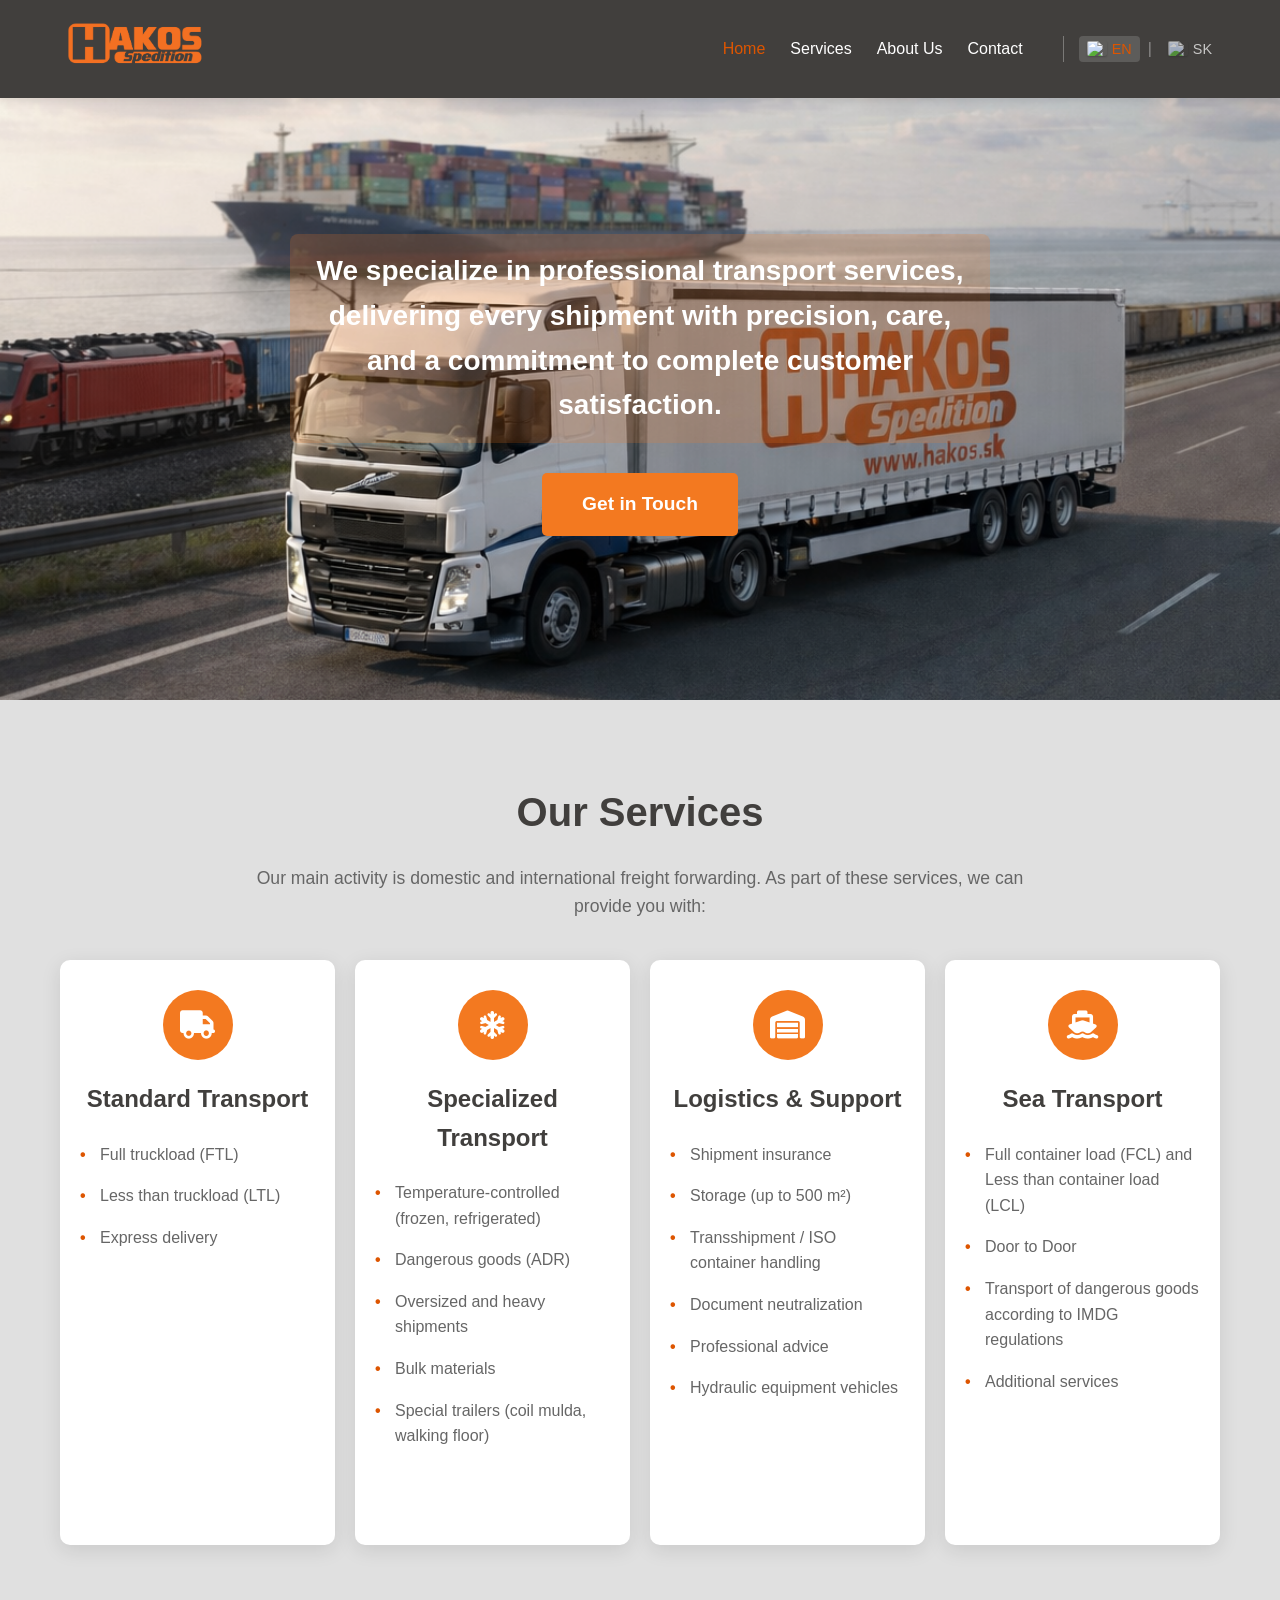
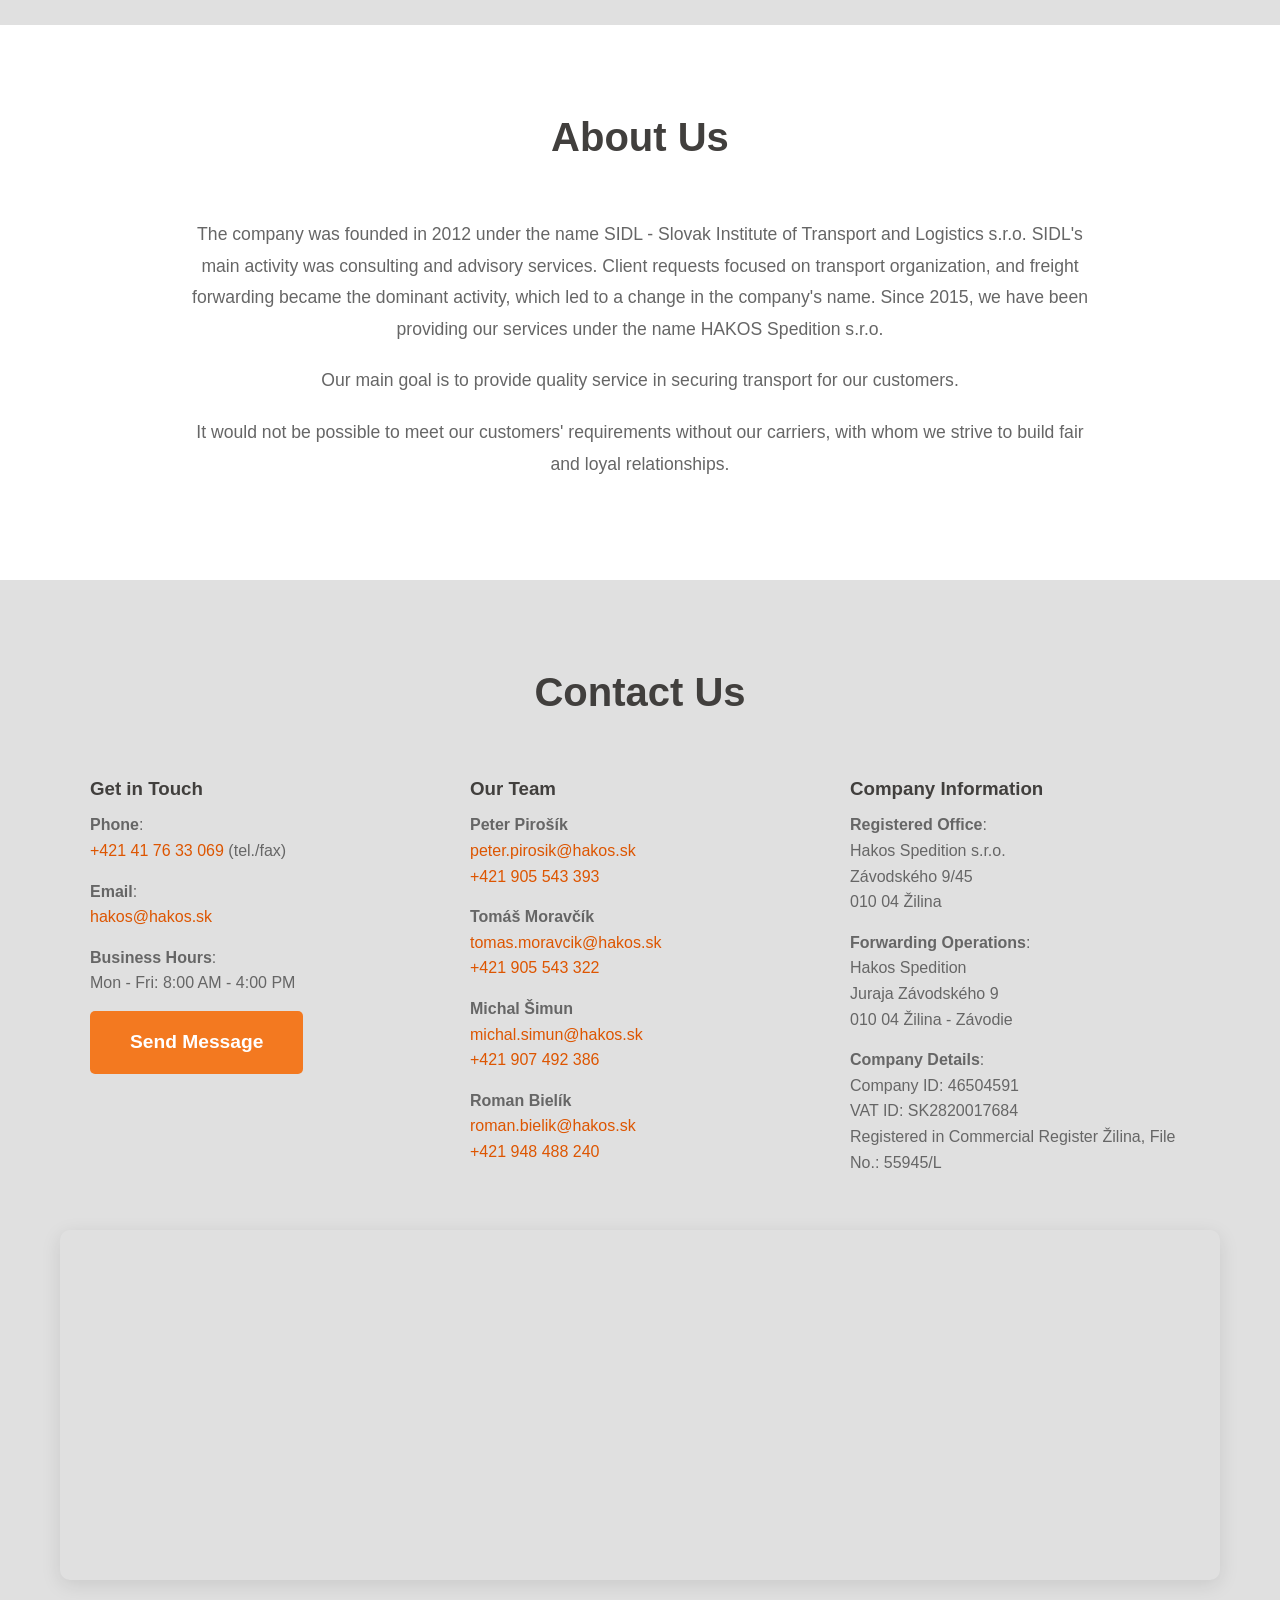
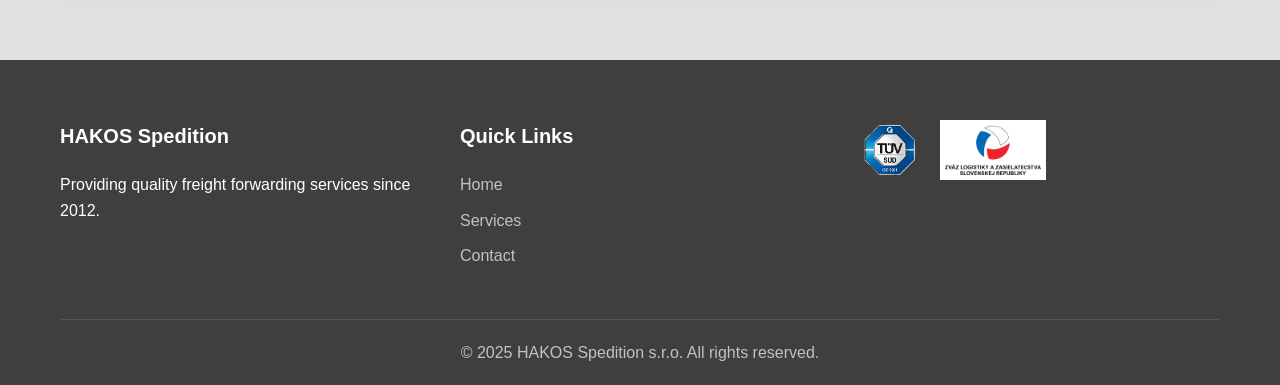
==== index.html @ afee46dc "feat: try to implement og image" ====
<!DOCTYPE html>
<html lang="en">
<head>
    <meta charset="UTF-8">
    <meta name="viewport" content="width=device-width, initial-scale=1.0">
    <title>HAKOS Spedition</title>
    <link rel="icon" type="image/png" href="images/hakos_tab.png">
    <meta property="og:title" content="HAKOS Spedition">
    <meta property="og:description" content="Professional transport and freight forwarding services.">
    <meta property="og:image" content="images/hakos_logo.png">
    <meta property="og:type" content="website">
    <link rel="stylesheet" href="styles.css">
    <link rel="stylesheet" href="https://cdnjs.cloudflare.com/ajax/libs/font-awesome/6.5.1/css/all.min.css">
</head>
<body>
    <header>
        <div class="container">
            <nav>
                <a href="#home" class="nav-logo">
                    <img src="images/hakos_logo.png" alt="HAKOS Spedition">
                </a>
                <button class="nav-toggle" aria-label="Toggle navigation">
                    <span></span>
                    <span></span>
                    <span></span>
                </button>
                <ul class="nav-menu">
                    <li><a href="#home" class="active" data-i18n="nav.home">Home</a></li>
                    <li><a href="#services" data-i18n="nav.services">Services</a></li>
                    <li><a href="#about" data-i18n="nav.about">About Us</a></li>

                    <li><a href="#contact" data-i18n="nav.contact">Contact</a></li>
                    <li class="language-selector">
                        <button type="button" class="lang-btn" data-lang="en">
                            <img src="https://flagcdn.com/w20/gb.png" alt="English" width="20" height="15"> EN
                        </button>
                        <span class="lang-divider">|</span>
                        <button type="button" class="lang-btn" data-lang="sk">
                            <img src="https://flagcdn.com/w20/sk.png" alt="Slovak" width="20" height="15"> SK
                        </button>
                    </li>
                </ul>
            </nav>
        </div>
    </header>

    <main>
        <section id="home" class="hero">
            <div class="container">
                <p data-i18n="hero.subtitle">We specialize in professional transport services, delivering every shipment with precision, care, and a commitment to complete customer satisfaction.</p>
                <a href="#contact" class="btn" data-i18n="hero.cta">Get in Touch</a>
            </div>
        </section>
        
        <section id="services">
            <div class="container">
                <h2 data-i18n="services.title">Our Services</h2>
                <p class="services-intro" data-i18n="services.intro">Our main activity is domestic and international freight forwarding. As part of these services, we can provide you with:</p>
                <div class="services-grid">
                    <div class="service-card">
                        <div class="service-icon">
                            <i class="fas fa-truck"></i>
                        </div>
                        <h3 data-i18n="services.standard.title">Standard Transport</h3>
                        <ul class="service-list">
                            <li data-i18n="services.standard.fullTruckload">Full truckload (FTL)</li>
                            <li data-i18n="services.standard.lessThanTruckload">Less than truckload (LTL)</li>
                            <li data-i18n="services.standard.express">Express delivery</li>
                        </ul>
                        <a href="#contact" class="service-btn" data-i18n="services.getInTouch">Get in Touch</a>
                    </div>
                    <div class="service-card">
                        <div class="service-icon">
                            <i class="fas fa-snowflake"></i>
                        </div>
                        <h3 data-i18n="services.specialized.title">Specialized Transport</h3>
                        <ul class="service-list">
                            <li data-i18n="services.specialized.temperatureControlled">Temperature-controlled (frozen, refrigerated)</li>
                            <li data-i18n="services.specialized.dangerousGoods">Dangerous goods (ADR)</li>
                            <li data-i18n="services.specialized.oversized">Oversized and heavy shipments</li>
                            <li data-i18n="services.specialized.bulkMaterials">Bulk materials</li>
                            <li data-i18n="services.specialized.specialTrailers">Special trailers (coil mulda, walking floor)</li>
                        </ul>
                        <a href="#contact" class="service-btn" data-i18n="services.getInTouch">Get in Touch</a>
                    </div>
                    <div class="service-card">
                        <div class="service-icon">
                            <i class="fas fa-warehouse"></i>
                        </div>
                        <h3 data-i18n="services.logistics.title">Logistics & Support</h3>
                        <ul class="service-list">
                            <li data-i18n="services.logistics.insurance">Shipment insurance</li>
                            <li data-i18n="services.logistics.storage">Storage (up to 500 m²)</li>
                            <li data-i18n="services.logistics.transshipment">Transshipment / ISO container handling</li>
                            <li data-i18n="services.logistics.neutralization">Document neutralization</li>
                            <li data-i18n="services.logistics.advice">Professional advice</li>
                            <li data-i18n="services.logistics.hydraulicVehicles">Hydraulic equipment vehicles</li>
                        </ul>
                        <a href="#contact" class="service-btn" data-i18n="services.getInTouch">Get in Touch</a>
                    </div>
                    <div class="service-card">
                        <div class="service-icon">
                            <i class="fas fa-ship"></i>
                        </div>
                        <h3 data-i18n="services.sea.title">Sea Transport</h3>
                        <ul class="service-list">
                            <li data-i18n="services.sea.fcl">Full container load (FCL) and Less than container load (LCL)</li>
                            <li data-i18n="services.sea.doorToDoor">Door to Door</li>
                            <li data-i18n="services.sea.dangerousGoods">Transport of dangerous goods according to IMDG regulations</li>
                            <li data-i18n="services.sea.additional">Additional services</li>
                        </ul>
                        <a href="#contact" class="service-btn" data-i18n="services.getInTouch">Get in Touch</a>
                    </div>
                </div>
            </div>
        </section>

        <section id="about">
            <div class="container">
                <h2 data-i18n="about.title">About Us</h2>
                <div class="about-content">
                    <p data-i18n="about.paragraph1">The company was founded in 2012 under the name SIDL - Slovak Institute of Transport and Logistics s.r.o. SIDL's main activity was consulting and advisory services. Client requests focused on transport organization, and freight forwarding became the dominant activity, which led to a change in the company's name. Since 2015, we have been providing our services under the name HAKOS Spedition s.r.o.</p>
                    <p data-i18n="about.paragraph2">Our main goal is to provide quality service in securing transport for our customers.</p>
                    <p data-i18n="about.paragraph3">It would not be possible to meet our customers' requirements without our carriers, with whom we strive to build fair and loyal relationships.</p>
                </div>
            </div>
        </section>


        <section id="contact">
            <div class="container">
                <h2 data-i18n="contact.title">Contact Us</h2>
                <div class="contact-wrapper">
                    <div class="contact-col">
                        <h3 data-i18n="contact.getInTouch">Get in Touch</h3>
                        <p><strong data-i18n="contact.phone">Phone</strong>:<br>
                        <a href="tel:+421417633069">+421 41 76 33 069</a> (tel./fax)</p>
                        <p><strong data-i18n="contact.email">Email</strong>:<br>
                        <a href="mailto:hakos@hakos.sk">hakos@hakos.sk</a></p>
                        <p><strong data-i18n="contact.businessHours">Business Hours</strong>:<br>
                        <span data-i18n="contact.hoursValue">Mon - Fri: 8:00 AM - 4:00 PM</span></p>
                        <a href="mailto:hakos@hakos.sk?subject=Contact%20from%20website" class="btn" data-i18n="contact.form.send">Send Message</a>
                    </div>
                    <div class="contact-col">
                        <h3 data-i18n="contact.team">Our Team</h3>
                        <p><strong>Peter Pirošík</strong><br>
                        <a href="mailto:peter.pirosik@hakos.sk">peter.pirosik@hakos.sk</a><br>
                        <a href="tel:+421905543393">+421 905 543 393</a></p>
                        <p><strong>Tomáš Moravčík</strong><br>
                        <a href="mailto:tomas.moravcik@hakos.sk">tomas.moravcik@hakos.sk</a><br>
                        <a href="tel:+421905543322">+421 905 543 322</a></p>
                        <p><strong>Michal Šimun</strong><br>
                        <a href="mailto:michal.simun@hakos.sk">michal.simun@hakos.sk</a><br>
                        <a href="tel:+421907492386">+421 907 492 386</a></p>
                        <p><strong>Roman Bielík</strong><br>
                        <a href="mailto:roman.bielik@hakos.sk">roman.bielik@hakos.sk</a><br>
                        <a href="tel:+421948488240">+421 948 488 240</a></p>
                    </div>
                    <div class="contact-col">
                        <h3 data-i18n="contact.companyInfo">Company Information</h3>
                        <p><strong data-i18n="contact.registeredOffice">Registered Office</strong>:<br>
                        Hakos Spedition s.r.o.<br>
                        Závodského 9/45<br>
                        010 04 Žilina</p>
                        <p><strong data-i18n="contact.operationsOffice">Forwarding Operations</strong>:<br>
                        Hakos Spedition<br>
                        Juraja Závodského 9<br>
                        010 04 Žilina - Závodie</p>
                        <p><strong data-i18n="contact.companyId">Company Details</strong>:<br>
                        <span data-i18n="contact.icoLabel">IČO</span>: 46504591<br>
                        <span data-i18n="contact.vatLabel">IČ DPH</span>: SK2820017684<br>
                        <span data-i18n="contact.registerValue">Registered in Commercial Register Žilina, File No.: 55945/L</span></p>
                    </div>
                </div>
                <div class="contact-map">
                    <iframe src="https://www.google.com/maps/embed?pb=!1m18!1m12!1m3!1d2601.8!2d18.7347!3d49.2228!2m3!1f0!2f0!3f0!3m2!1i1024!2i768!4f13.1!3m3!1m2!1s0x47145f0a0a0a0a0a%3A0x0!2sJuraja+Z%C3%A1vodsk%C3%A9ho+9%2C+010+04+%C5%BDilina-Z%C3%A1vodie!5e0!3m2!1ssk!2ssk!4v1" width="100%" height="350" style="border:0;" allowfullscreen="" loading="lazy" referrerpolicy="no-referrer-when-downgrade"></iframe>
                </div>
            </div>
        </section>
    </main>

    <footer>
        <div class="container">
            <div class="footer-content">
                <div class="footer-section">
                    <h3 data-i18n="footer.companyName">HAKOS Spedition</h3>
                    <p data-i18n="footer.tagline">Providing quality freight forwarding services since 2012.</p>
                </div>
                <div class="footer-section">
                    <h3 data-i18n="footer.quickLinks">Quick Links</h3>
                    <ul>
                        <li><a href="#home" data-i18n="nav.home">Home</a></li>
                        <li><a href="#services" data-i18n="nav.services">Services</a></li>
                        <li><a href="#contact" data-i18n="nav.contact">Contact</a></li>
                    </ul>
                </div>
                <div class="footer-section">
                    <div class="footer-logos">
                        <img src="images/tuv-iso-9001.png" alt="TUV ISO 9001">
                        <img src="images/zvaz-logo.png" alt="Zvaz" class="zvaz-logo">
                    </div>
                </div>
            </div>
            <div class="footer-bottom">
                <p data-i18n="footer.copyright">&copy; 2025 HAKOS Spedition s.r.o. All rights reserved.</p>
            </div>
        </div>
    </footer>

    <script>
        // Language Switcher
        let translations = {};
        let currentLang = 'en';

        // Get nested value from object using dot notation
        function getNestedValue(obj, path) {
            return path.split('.').reduce((current, key) => current && current[key], obj);
        }

        // Apply translations to all elements with data-i18n attribute
        function applyTranslations() {
            document.querySelectorAll('[data-i18n]').forEach(element => {
                const key = element.getAttribute('data-i18n');
                const translation = getNestedValue(translations, key);
                if (translation) {
                    element.textContent = translation;
                }
            });
            // Update href attributes for elements with data-i18n-href
            document.querySelectorAll('[data-i18n-href]').forEach(element => {
                const key = element.getAttribute('data-i18n-href');
                const href = getNestedValue(translations, key);
                if (href) {
                    element.setAttribute('href', href);
                }
            });
            // Update html lang attribute
            document.documentElement.lang = currentLang;

            // Update active state on language buttons
            document.querySelectorAll('.lang-btn').forEach(btn => {
                if (btn.dataset.lang === currentLang) {
                    btn.classList.add('active');
                } else {
                    btn.classList.remove('active');
                }
            });
        }

        // Load translations for the selected language
        async function loadTranslations(lang) {
            try {
                const response = await fetch(`lang/${lang}.json`);
                if (!response.ok) throw new Error('Failed to load translations');
                translations = await response.json();
                currentLang = lang;
                applyTranslations();
                localStorage.setItem('hakos-lang', lang);
            } catch (error) {
                console.error('Error loading translations:', error);
            }
        }

        // Initialize language on page load
        function initLanguage() {
            const savedLang = localStorage.getItem('hakos-lang') || 'en';
            loadTranslations(savedLang);
        }

        // Language button click handlers
        document.querySelectorAll('.lang-btn').forEach(btn => {
            btn.addEventListener('click', (e) => {
                e.preventDefault();
                const lang = btn.dataset.lang;
                if (lang !== currentLang) {
                    loadTranslations(lang);
                }
            });
        });

        // Initialize on DOM ready
        document.addEventListener('DOMContentLoaded', initLanguage);

        // Smooth scrolling for navigation links
        document.querySelectorAll('a[href^="#"]').forEach(anchor => {
            anchor.addEventListener('click', function (e) {
                e.preventDefault();
                const target = document.querySelector(this.getAttribute('href'));
                if (target) {
                    target.scrollIntoView({
                        behavior: 'smooth'
                    });
                }
            });
        });

        // Mobile navigation toggle
        const navToggle = document.querySelector('.nav-toggle');
        const navMenu = document.querySelector('.nav-menu');

        navToggle.addEventListener('click', () => {
            navMenu.classList.toggle('active');
            navToggle.classList.toggle('active');
        });

        // Close mobile menu when clicking a link
        document.querySelectorAll('.nav-menu a').forEach(link => {
            link.addEventListener('click', () => {
                navMenu.classList.remove('active');
                navToggle.classList.remove('active');
            });
        });

        // Close mobile menu when clicking outside
        document.addEventListener('click', (e) => {
            if (navMenu.classList.contains('active') &&
                !navMenu.contains(e.target) &&
                !navToggle.contains(e.target)) {
                navMenu.classList.remove('active');
                navToggle.classList.remove('active');
            }
        });

        // Active navigation highlight on scroll
        window.addEventListener('scroll', () => {
            const sections = document.querySelectorAll('section');
            const navLinks = document.querySelectorAll('.nav-menu a');
            const headerOffset = 150;

            let current = '';
            sections.forEach(section => {
                const sectionTop = section.offsetTop;
                if (scrollY >= sectionTop - headerOffset) {
                    current = section.getAttribute('id');
                }
            });

            navLinks.forEach(link => {
                link.classList.remove('active');
                if (link.getAttribute('href') === '#' + current) {
                    link.classList.add('active');
                }
            });
        });
    </script>
</body>
</html>
---- styles.css ----
* {
    margin: 0;
    padding: 0;
    box-sizing: border-box;
}

:root {
    --primary-color: #413f3d;
    --secondary-color: #d50;/*#a4692d;*/
    --accent-color: #e74c3c;
    --text-color: #333;
    --light-bg: #e0e0e0;
    --white: #ffffff;
    --gray: #666;
}

html {
    scroll-behavior: smooth;
    scroll-padding-top: 110px;
}

body {
    font-family: -apple-system, BlinkMacSystemFont, 'Segoe UI', Roboto, Oxygen, Ubuntu, sans-serif;
    line-height: 1.6;
    color: var(--text-color);
    overflow-x: hidden;
}

.container {
    max-width: 1200px;
    margin: 0 auto;
    padding: 0 20px;
}

/* Header */
header {
    background: var(--primary-color);
    color: var(--white);
    position: fixed;
    width: 100%;
    top: 0;
    z-index: 1000;
    box-shadow: 0 2px 10px rgba(0, 0, 0, 0.1);
}

header .container {
    display: flex;
    justify-content: space-between;
    align-items: center;
    padding: 15px 20px;
}

nav {
    display: flex;
    align-items: center;
    justify-content: space-between;
    width: 100%;
}

.nav-logo img {
    height: 50px;
    width: auto;
}

.logo img {
    height: 80px;
    width: auto;
    display: block;
}

nav ul {
    display: flex;
    list-style: none;
    gap: 25px;
}

nav a {
    color: var(--white);
    text-decoration: none;
    font-weight: 500;
    transition: color 0.3s ease;
    padding: 5px 0;
}

nav a:hover,
nav a.active {
    color: var(--secondary-color);
}

.nav-toggle {
    display: none;
    flex-direction: column;
    background: none;
    border: none;
    cursor: pointer;
    gap: 5px;
}

.nav-toggle span {
    width: 25px;
    height: 3px;
    background: var(--white);
    transition: all 0.3s ease;
}

/* Language Selector */
.language-selector {
    display: flex;
    align-items: center;
    gap: 8px;
    margin-left: 15px;
    padding-left: 15px;
    border-left: 1px solid rgba(255, 255, 255, 0.3);
}

.lang-btn {
    display: flex;
    align-items: center;
    gap: 5px;
    color: var(--white);
    background: transparent;
    border: none;
    font-weight: 500;
    font-size: 0.9rem;
    padding: 5px 8px;
    border-radius: 4px;
    cursor: pointer;
    transition: all 0.3s ease;
    opacity: 0.7;
    font-family: inherit;
}

.lang-btn:hover {
    opacity: 1;
    background: rgba(255, 255, 255, 0.1);
}

.lang-btn.active {
    opacity: 1;
    background: rgba(255, 255, 255, 0.15);
    color: var(--secondary-color);
}

.lang-btn img {
    display: block;
    border-radius: 2px;
    box-shadow: 0 1px 2px rgba(0, 0, 0, 0.2);
}

.lang-divider {
    color: rgba(255, 255, 255, 0.4);
    font-weight: 300;
}

/* Main content */
main {
    margin-top: 0;
    padding-top: 70px;
}

section {
    padding: 80px 0;
}

section:nth-child(even) {
    background: var(--light-bg);
}

section h2 {
    text-align: center;
    font-size: 2.5rem;
    margin-bottom: 50px;
    color: var(--primary-color);
}

/* Hero Section */
.hero {
    background: url('images/multilogo.png') center/cover no-repeat;
    color: var(--text-color);
    text-align: center;
    padding: 80px 0;
    min-height: 70vh;
    display: flex;
    align-items: center;
}

.hero-logo {
    max-width: 400px;
    height: auto;
    margin-bottom: 20px;
}

.hero p {
    font-size: 1.75rem;
    max-width: 700px;
    margin-left: auto;
    margin-right: auto;
    margin-bottom: 30px;
    color: var(--white);
    font-weight: 700;
    background: rgba(243, 121, 32, 0.2);
    padding: 15px 25px;
    border-radius: 8px;
}

.btn {
    display: inline-block;
    background: #F37920;
    color: var(--white);
    padding: 16px 40px;
    text-decoration: none;
    border-radius: 5px;
    font-weight: 600;
    transition: opacity 0.3s ease, transform 0.3s ease;
    border: none;
    cursor: pointer;
    font-size: 1.2rem;
}

.btn:hover {
    opacity: 0.9;
    transform: translateY(-2px);
}

/* Services */
.services-grid {
    display: grid;
    grid-template-columns: repeat(4, 1fr);
    gap: 20px;
}

@media (max-width: 1024px) {
    .services-grid {
        grid-template-columns: repeat(2, 1fr);
    }

    .hero {
        min-height: 20vh;
        background: url('images/multilog.png') center/cover no-repeat;
    }

    .hero-logo {
        max-width: 90%;
    }

    .hero p {
        font-size: 1rem;
    }

    .hero .btn {
        padding: 6px 16px;
        font-size: 0.75rem;
    }
}

@media (max-width: 600px) {
    .services-grid {
        grid-template-columns: 1fr;
    }
}

.service-card {
    background: var(--white);
    padding: 30px 20px;
    border-radius: 10px;
    box-shadow: 0 5px 20px rgba(0, 0, 0, 0.1);
    text-align: center;
    transition: transform 0.3s ease;
    display: flex;
    flex-direction: column;
}

.service-card .service-list {
    flex-grow: 1;
}

.service-card:hover {
    transform: translateY(-5px);
}

.service-btn {
    display: inline-block;
    background: #F37920;
    color: var(--white);
    padding: 10px 20px;
    text-decoration: none;
    border-radius: 5px;
    font-weight: 600;
    font-size: 0.9rem;
    margin-top: 15px;
    opacity: 0;
    transform: translateY(10px);
    transition: opacity 0.3s ease, transform 0.3s ease, background 0.3s ease;
}

.service-card:hover .service-btn {
    opacity: 1;
    transform: translateY(0);
}

.service-btn:hover {
    background: #d96a1a;
}

@media (max-width: 1024px) {
    .service-btn {
        opacity: 1;
        transform: translateY(0);
    }
}

.service-icon {
    width: 70px;
    height: 70px;
    background: #F37920;
    border-radius: 50%;
    display: flex;
    align-items: center;
    justify-content: center;
    margin: 0 auto 20px;
}

.service-icon i {
    font-size: 1.75rem;
    color: var(--white);
}

.service-card h3 {
    color: var(--primary-color);
    margin-bottom: 15px;
    font-size: 1.5rem;
}

.service-card p {
    color: var(--gray);
}

.services-intro {
    text-align: center;
    max-width: 800px;
    margin: -30px auto 40px;
    color: var(--gray);
    font-size: 1.1rem;
}

.service-list {
    list-style: none;
    text-align: left;
}

.service-list li {
    padding: 8px 0;
    color: var(--gray);
    position: relative;
    padding-left: 20px;
}

.service-list li::before {
    content: "•";
    color: var(--secondary-color);
    font-weight: bold;
    position: absolute;
    left: 0;
}

/* About Section */
.about-content {
    max-width: 900px;
    margin: 0 auto;
    text-align: center;
}

.about-content p {
    margin-bottom: 20px;
    color: var(--gray);
    line-height: 1.8;
    font-size: 1.1rem;
}


/* Contact */
.contact-wrapper {
    display: grid;
    grid-template-columns: repeat(3, 1fr);
    gap: 40px;
    max-width: 1100px;
    margin: 0 auto;
}

.contact-col h3 {
    color: var(--primary-color);
    margin-bottom: 8px;
}

.contact-col p {
    margin-bottom: 15px;
    color: var(--gray);
}

.contact-col a:not(.btn) {
    color: var(--secondary-color);
    text-decoration: none;
}

.contact-col a:not(.btn):hover {
    text-decoration: underline;
}

.contact-map {
    margin-top: 40px;
    border-radius: 10px;
    overflow: hidden;
    box-shadow: 0 5px 20px rgba(0, 0, 0, 0.1);
}

.contact-map iframe {
    display: block;
}

/* Footer */
footer {
    background: var(--primary-color);
    color: var(--white);
    padding: 60px 0 20px;
}

.footer-content {
    display: grid;
    grid-template-columns: repeat(auto-fit, minmax(200px, 1fr));
    gap: 40px;
    margin-bottom: 40px;
}

.footer-section h3 {
    margin-bottom: 20px;
    font-size: 1.25rem;
}

.footer-section ul {
    list-style: none;
}

.footer-section ul li {
    margin-bottom: 10px;
}

.footer-section a {
    color: #bdc3c7;
    text-decoration: none;
    transition: color 0.3s ease;
}

.footer-section a:hover {
    color: var(--white);
}

.footer-logos {
    display: flex;
    gap: 20px;
    align-items: center;
}

.footer-logos img {
    max-height: 60px;
    width: auto;
}

.footer-logos .zvaz-logo {
    background: var(--white);
    padding: 5px;
}

.footer-bottom {
    text-align: center;
    padding-top: 20px;
    border-top: 1px solid rgba(255, 255, 255, 0.1);
    color: #bdc3c7;
}

/* Mobile Responsive */
@media (max-width: 768px) {
    header .container {
        flex-wrap: wrap;
    }

    .nav-toggle {
        display: flex;
    }

    .nav-menu {
        position: absolute;
        top: 100%;
        left: 0;
        right: 0;
        background: var(--primary-color);
        flex-direction: column;
        padding: 20px;
        gap: 15px;
        display: none;
    }

    .nav-menu.active {
        display: flex;
    }

    .language-selector {
        margin-left: 0;
        padding-left: 0;
        border-left: none;
        justify-content: center;
        padding-top: 15px;
        margin-top: 10px;
        border-top: 1px solid rgba(255, 255, 255, 0.2);
    }

    .nav-toggle.active span:nth-child(1) {
        transform: rotate(45deg) translate(5px, 5px);
    }

    .nav-toggle.active span:nth-child(2) {
        opacity: 0;
    }

    .nav-toggle.active span:nth-child(3) {
        transform: rotate(-45deg) translate(7px, -6px);
    }

    section h2 {
        font-size: 2rem;
    }

    .contact-wrapper {
        grid-template-columns: 1fr;
        text-align: center;
    }
}
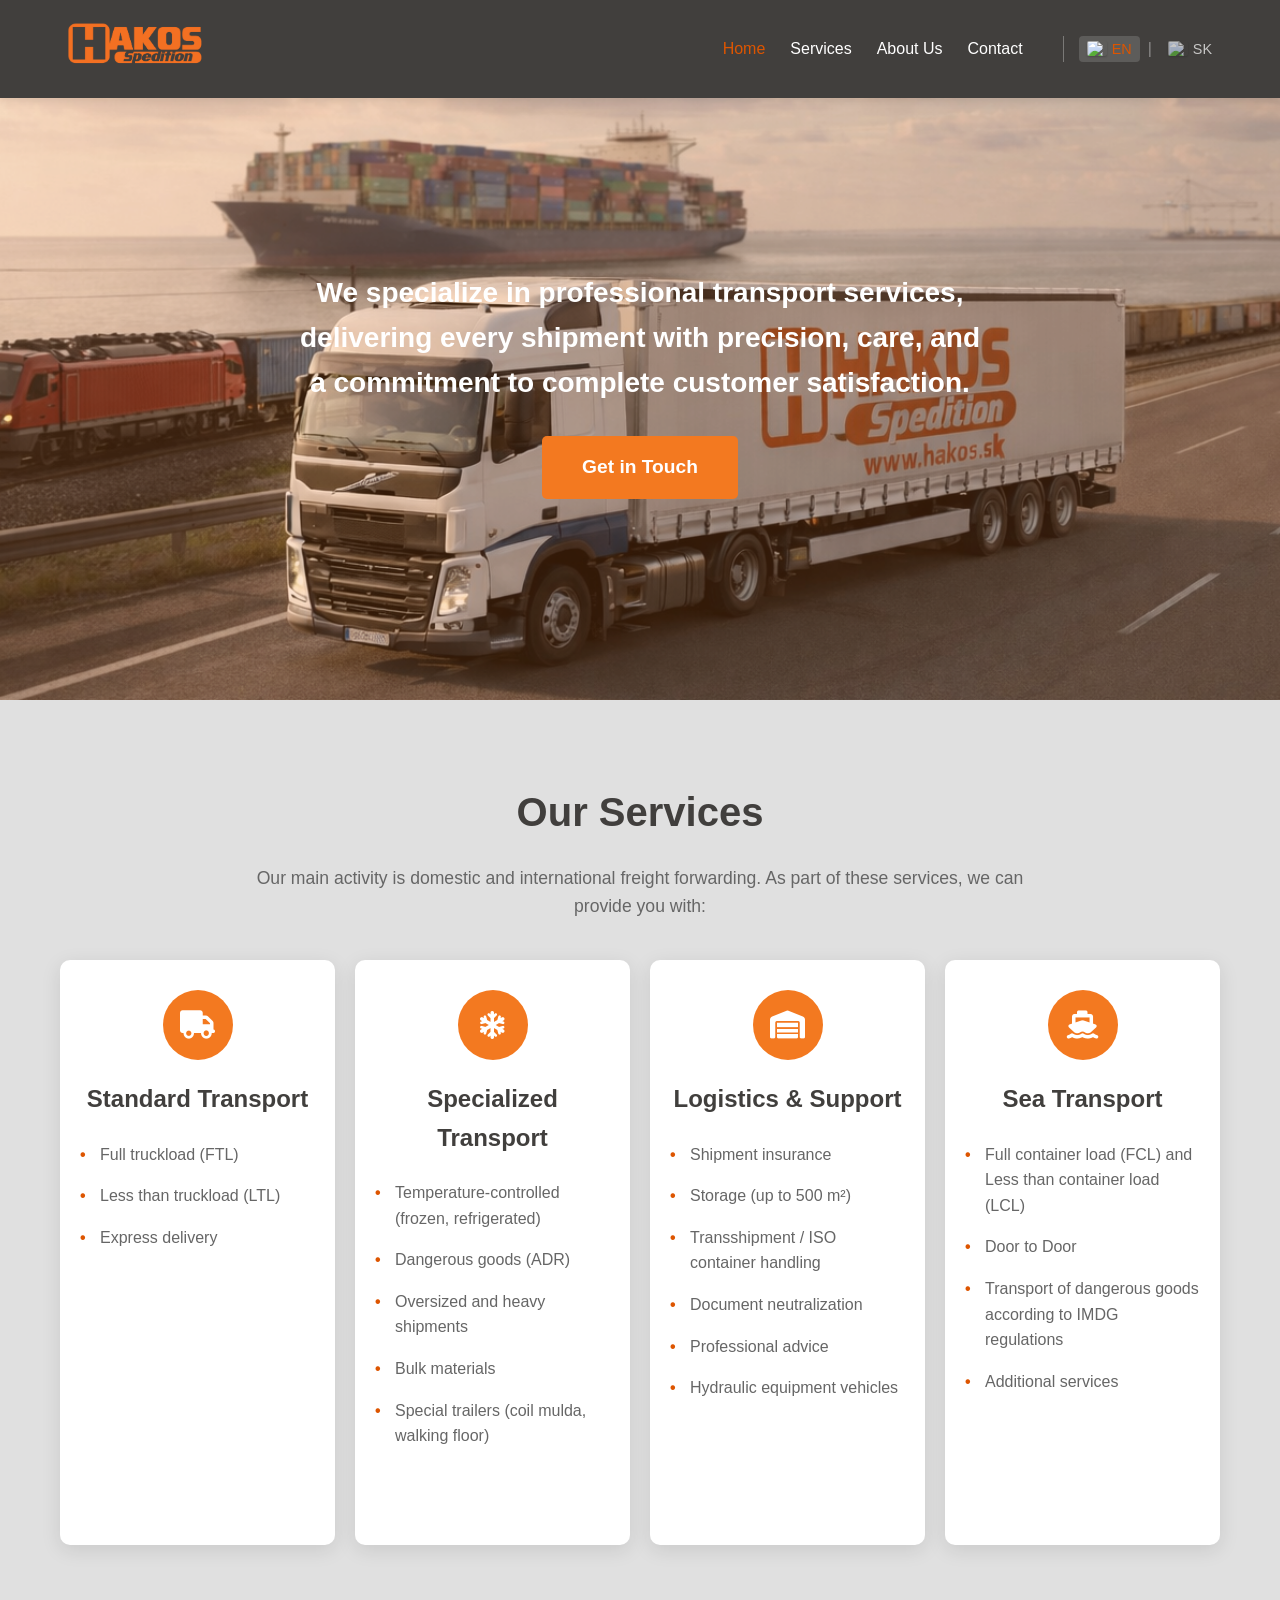
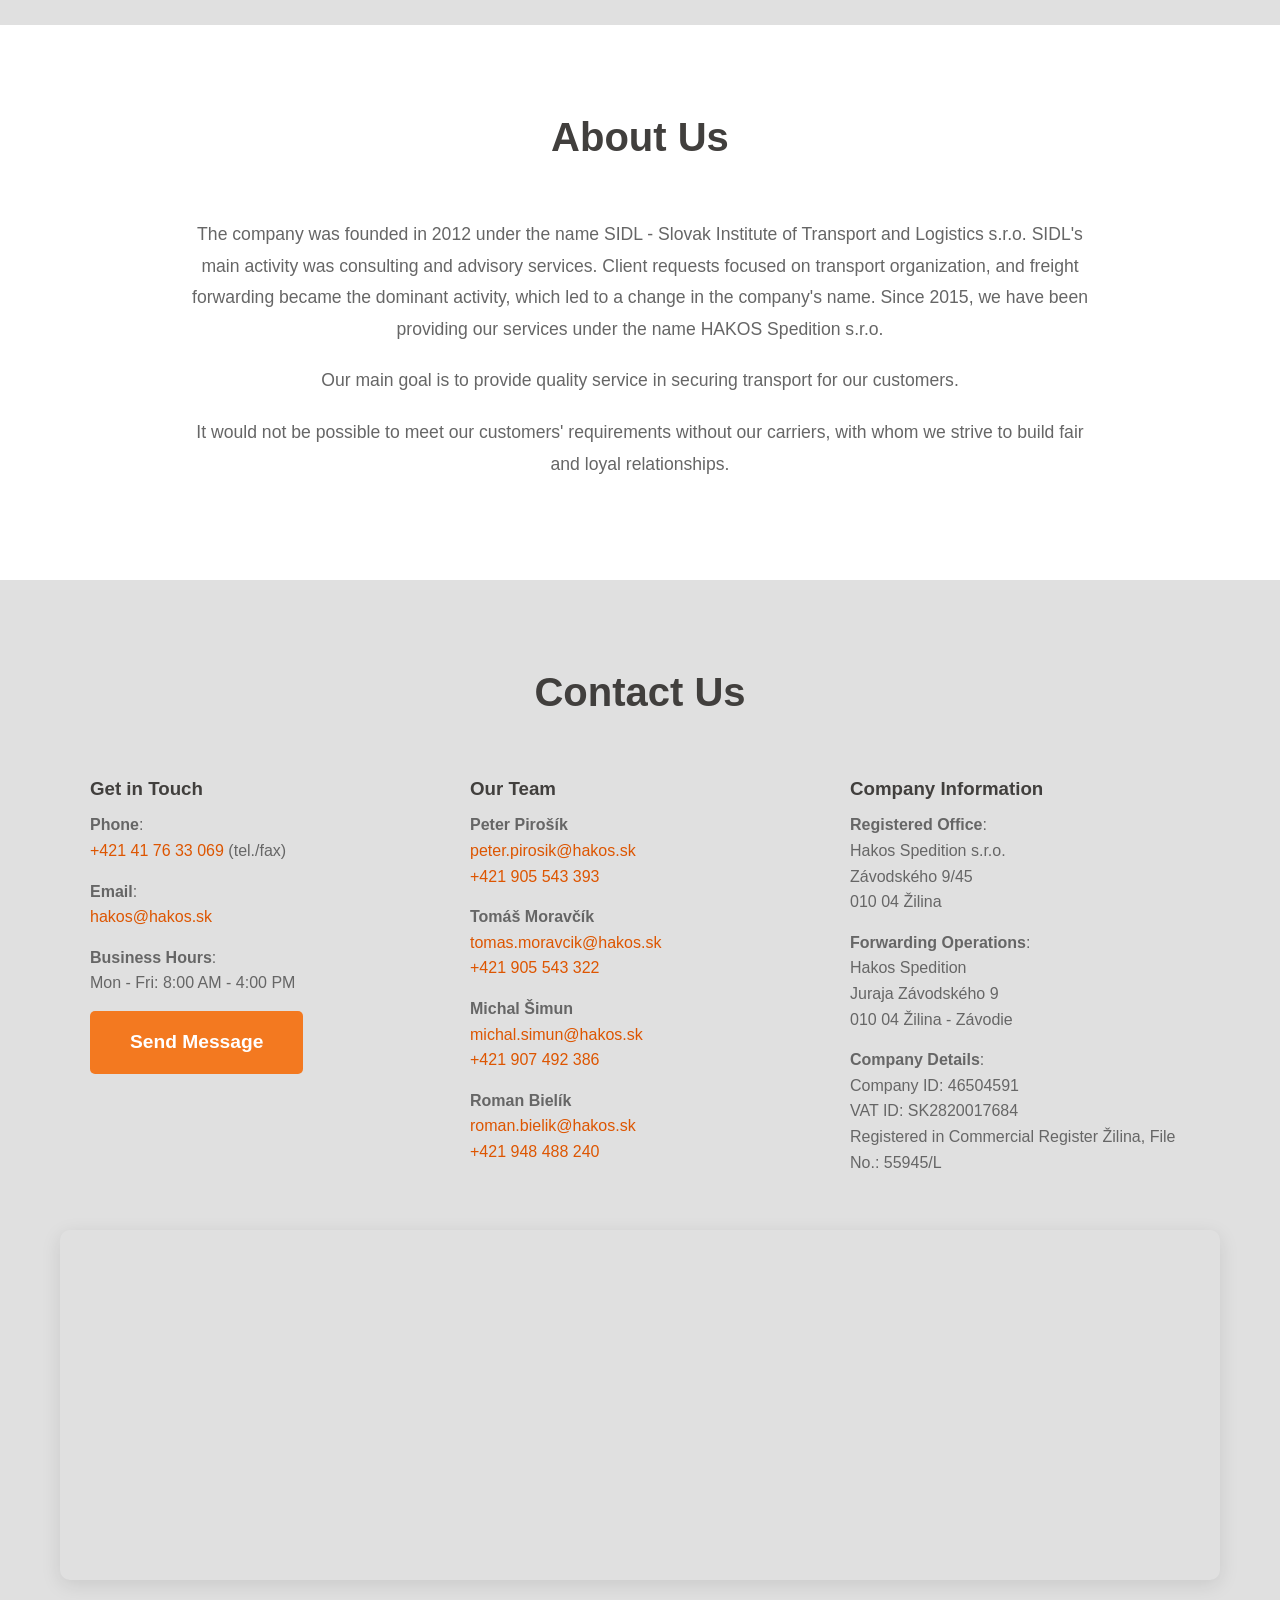
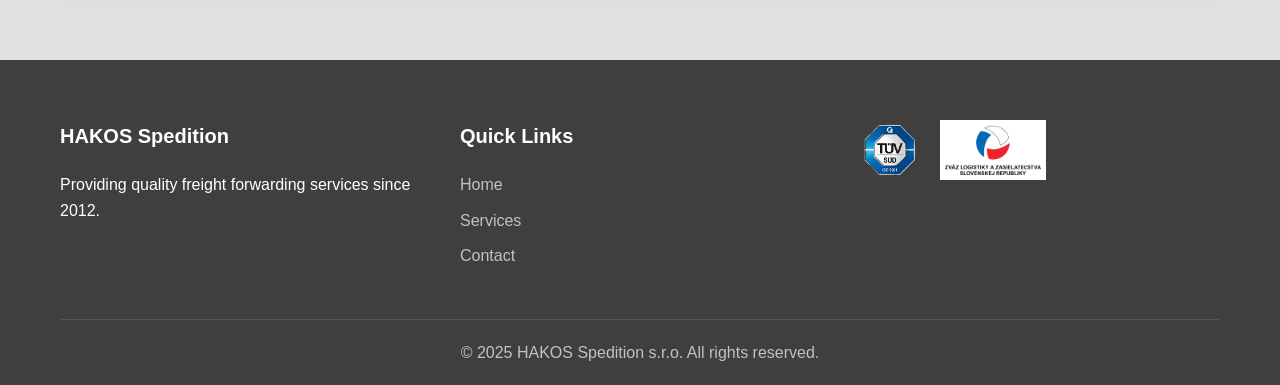
==== commit 946f5bde: "feat: full-width hero overlay, localized mailto subjects, favicon - Orange overlay now covers entire" ====
--- a/index.html
+++ b/index.html
@@ -7,7 +7,7 @@
     <link rel="icon" type="image/png" href="images/hakos_tab.png">
     <meta property="og:title" content="HAKOS Spedition">
     <meta property="og:description" content="Professional transport and freight forwarding services.">
-    <meta property="og:image" content="images/hakos_logo.png">
+
     <meta property="og:type" content="website">
     <link rel="stylesheet" href="styles.css">
     <link rel="stylesheet" href="https://cdnjs.cloudflare.com/ajax/libs/font-awesome/6.5.1/css/all.min.css">
@@ -136,24 +136,24 @@
                         <p><strong data-i18n="contact.phone">Phone</strong>:<br>
                         <a href="tel:+421417633069">+421 41 76 33 069</a> (tel./fax)</p>
                         <p><strong data-i18n="contact.email">Email</strong>:<br>
-                        <a href="mailto:hakos@hakos.sk">hakos@hakos.sk</a></p>
+                        <a href="mailto:hakos@hakos.sk?subject=Inquiry%20About%20Your%20Logistics%20Services">hakos@hakos.sk</a></p>
                         <p><strong data-i18n="contact.businessHours">Business Hours</strong>:<br>
                         <span data-i18n="contact.hoursValue">Mon - Fri: 8:00 AM - 4:00 PM</span></p>
-                        <a href="mailto:hakos@hakos.sk?subject=Contact%20from%20website" class="btn" data-i18n="contact.form.send">Send Message</a>
+                        <a href="mailto:hakos@hakos.sk?subject=Inquiry%20About%20Your%20Logistics%20Services" class="btn" data-i18n="contact.form.send">Send Message</a>
                     </div>
                     <div class="contact-col">
                         <h3 data-i18n="contact.team">Our Team</h3>
                         <p><strong>Peter Pirošík</strong><br>
-                        <a href="mailto:peter.pirosik@hakos.sk">peter.pirosik@hakos.sk</a><br>
+                        <a href="mailto:peter.pirosik@hakos.sk?subject=Inquiry%20About%20Your%20Logistics%20Services">peter.pirosik@hakos.sk</a><br>
                         <a href="tel:+421905543393">+421 905 543 393</a></p>
                         <p><strong>Tomáš Moravčík</strong><br>
-                        <a href="mailto:tomas.moravcik@hakos.sk">tomas.moravcik@hakos.sk</a><br>
+                        <a href="mailto:tomas.moravcik@hakos.sk?subject=Inquiry%20About%20Your%20Logistics%20Services">tomas.moravcik@hakos.sk</a><br>
                         <a href="tel:+421905543322">+421 905 543 322</a></p>
                         <p><strong>Michal Šimun</strong><br>
-                        <a href="mailto:michal.simun@hakos.sk">michal.simun@hakos.sk</a><br>
+                        <a href="mailto:michal.simun@hakos.sk?subject=Inquiry%20About%20Your%20Logistics%20Services">michal.simun@hakos.sk</a><br>
                         <a href="tel:+421907492386">+421 907 492 386</a></p>
                         <p><strong>Roman Bielík</strong><br>
-                        <a href="mailto:roman.bielik@hakos.sk">roman.bielik@hakos.sk</a><br>
+                        <a href="mailto:roman.bielik@hakos.sk?subject=Inquiry%20About%20Your%20Logistics%20Services">roman.bielik@hakos.sk</a><br>
                         <a href="tel:+421948488240">+421 948 488 240</a></p>
                     </div>
                     <div class="contact-col">
@@ -234,6 +234,14 @@
                     element.setAttribute('href', href);
                 }
             });
+            // Update mailto subjects
+            const mailtoSubject = getNestedValue(translations, 'contact.form.mailtoSubject');
+            if (mailtoSubject) {
+                document.querySelectorAll('a[href^="mailto:"]').forEach(link => {
+                    const email = link.href.split('?')[0].replace('mailto:', '');
+                    link.setAttribute('href', 'mailto:' + email + '?subject=' + encodeURIComponent(mailtoSubject));
+                });
+            }
             // Update html lang attribute
             document.documentElement.lang = currentLang;
 
--- a/styles.css
+++ b/styles.css
@@ -182,6 +182,21 @@
     min-height: 70vh;
     display: flex;
     align-items: center;
+    position: relative;
+}
+
+.hero::before {
+    content: '';
+    position: absolute;
+    top: 0;
+    left: 0;
+    right: 0;
+    bottom: 0;
+    background: rgba(243, 121, 32, 0.2);
+}
+
+.hero .container {
+    position: relative;
 }
 
 .hero-logo {
@@ -198,9 +213,6 @@
     margin-bottom: 30px;
     color: var(--white);
     font-weight: 700;
-    background: rgba(243, 121, 32, 0.2);
-    padding: 15px 25px;
-    border-radius: 8px;
 }
 
 .btn {
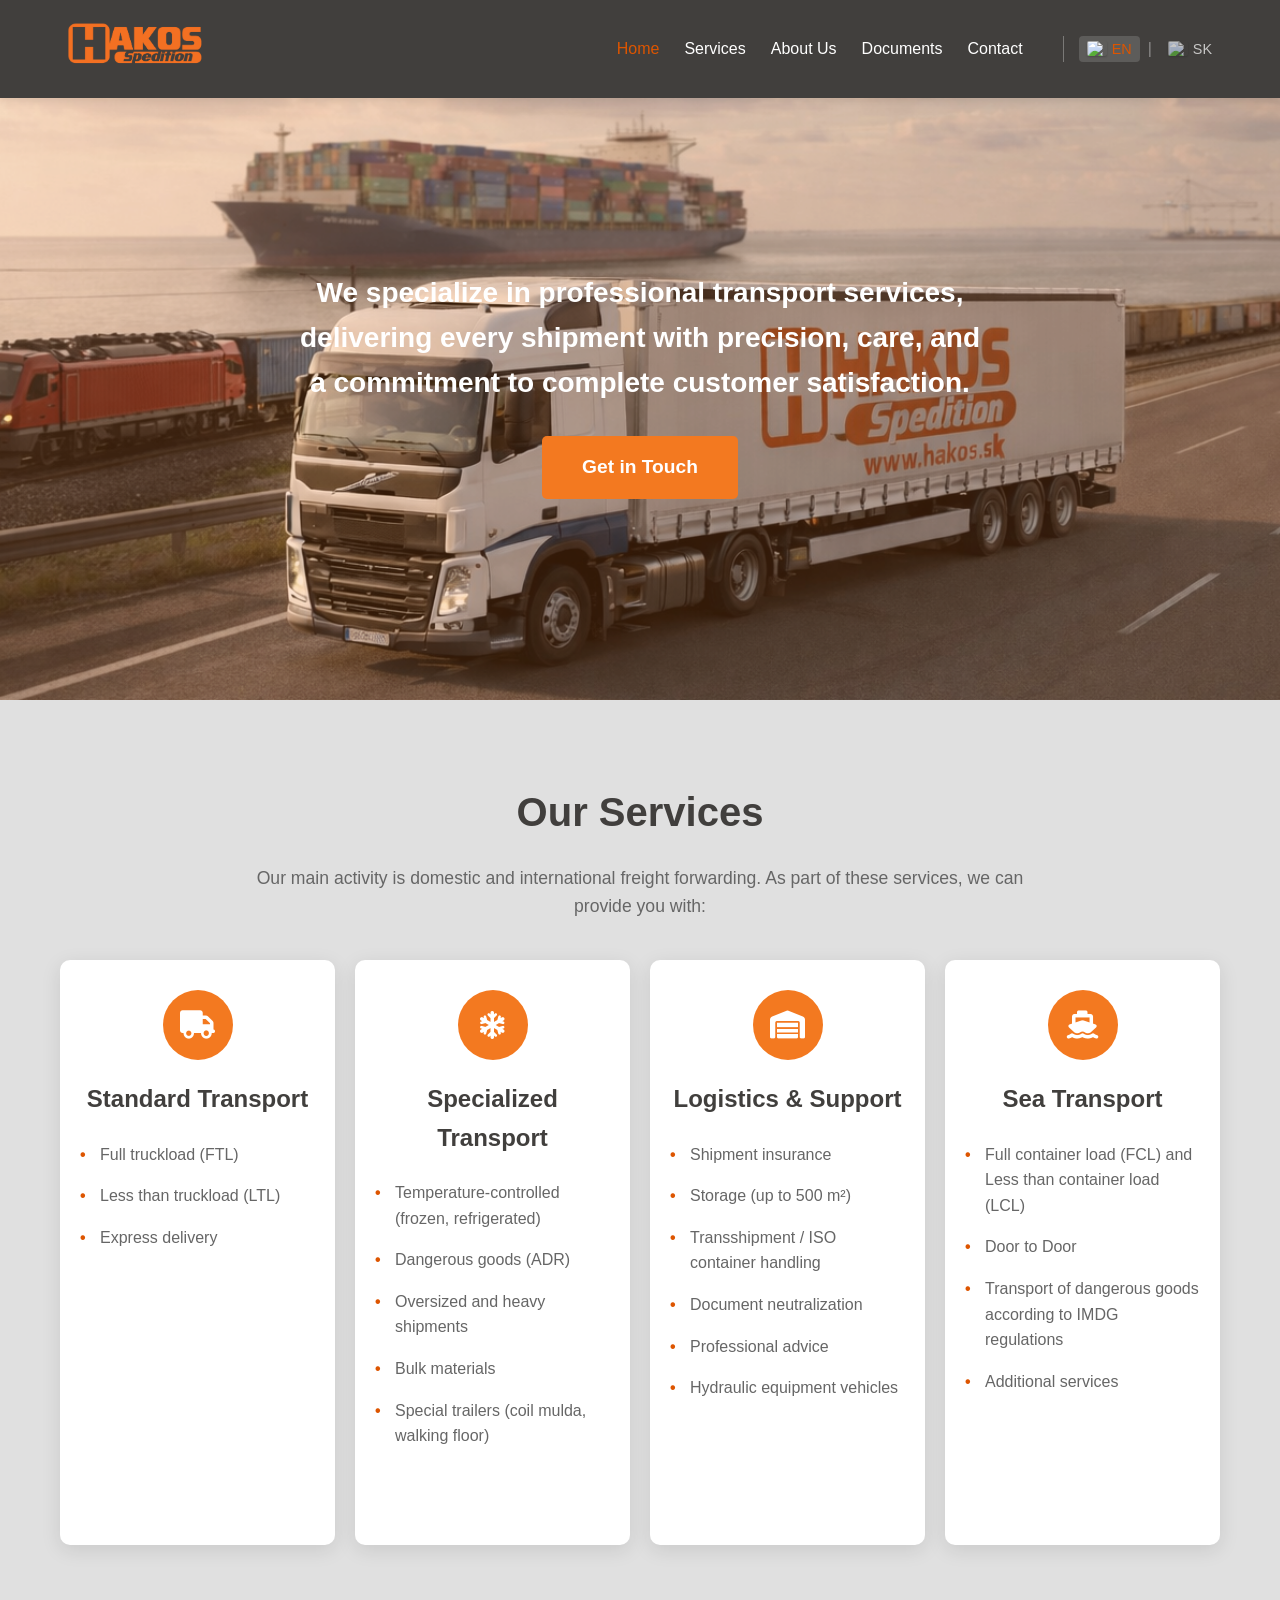
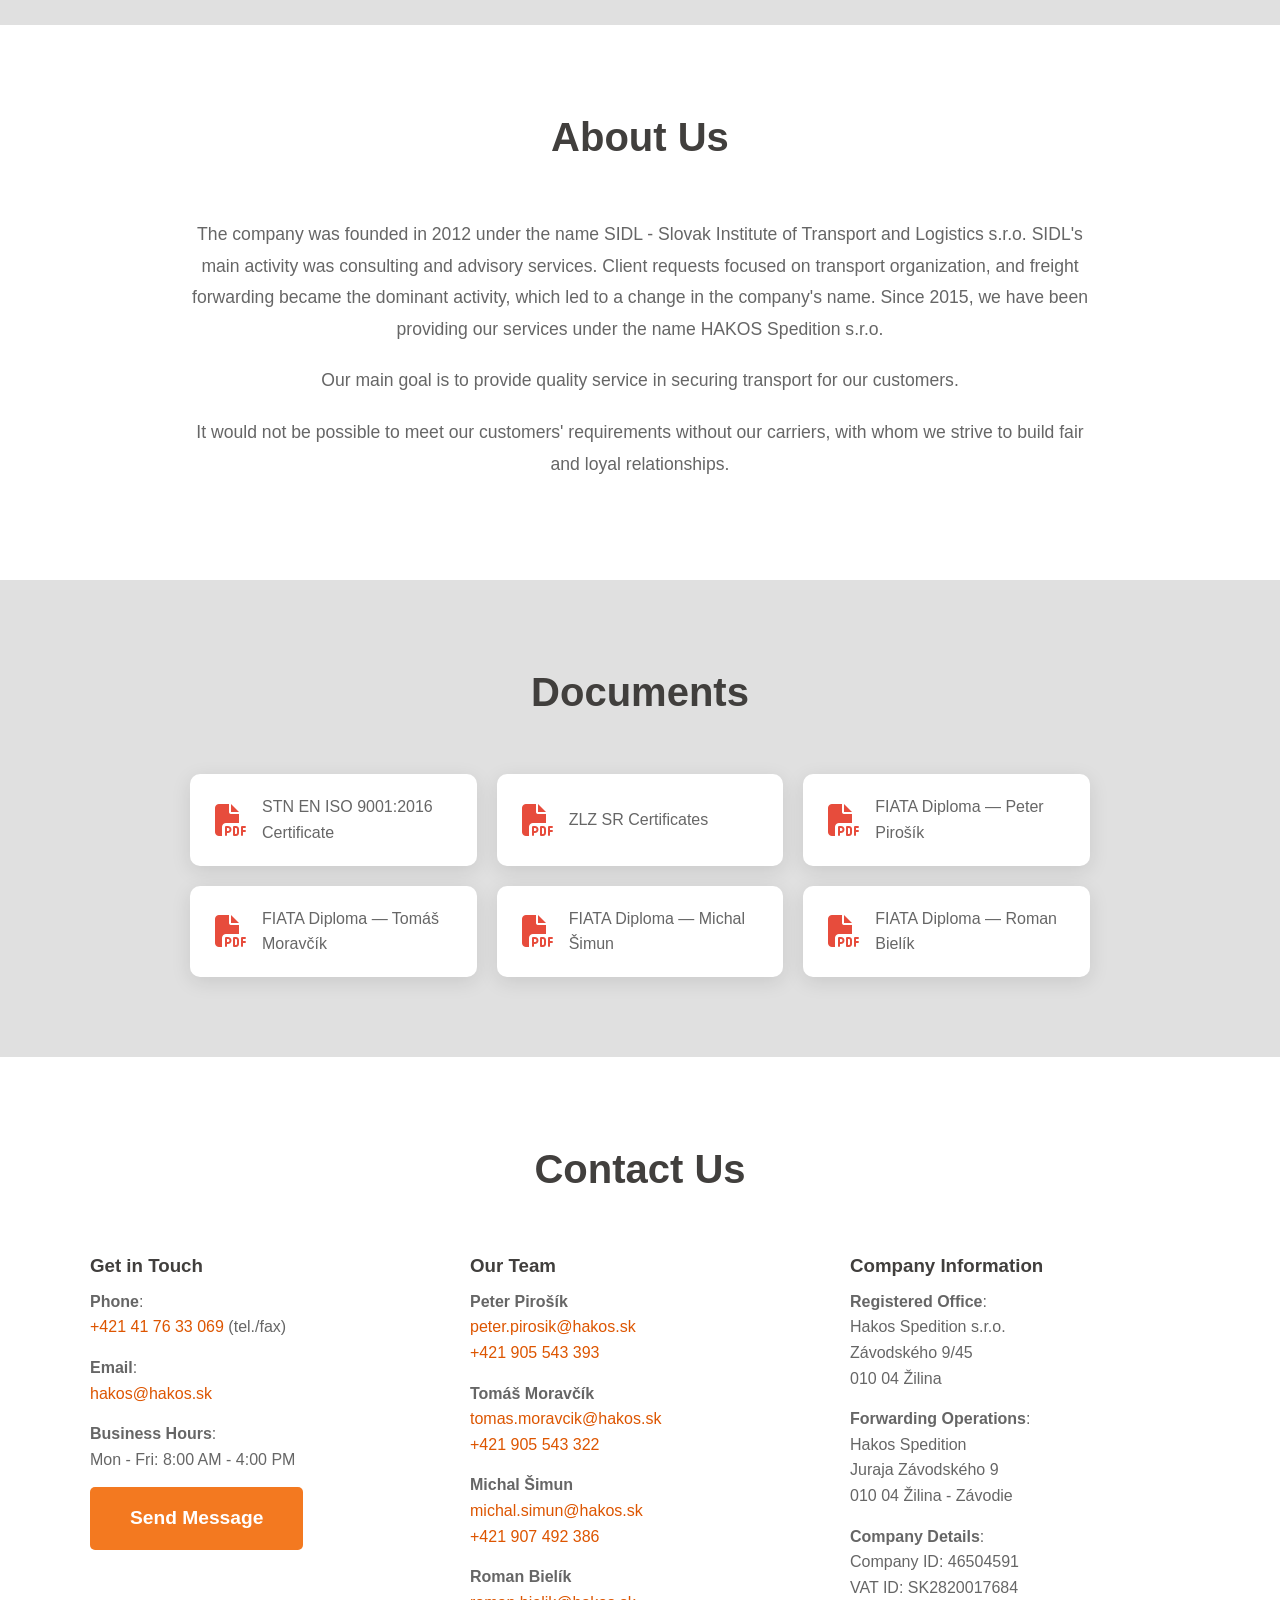
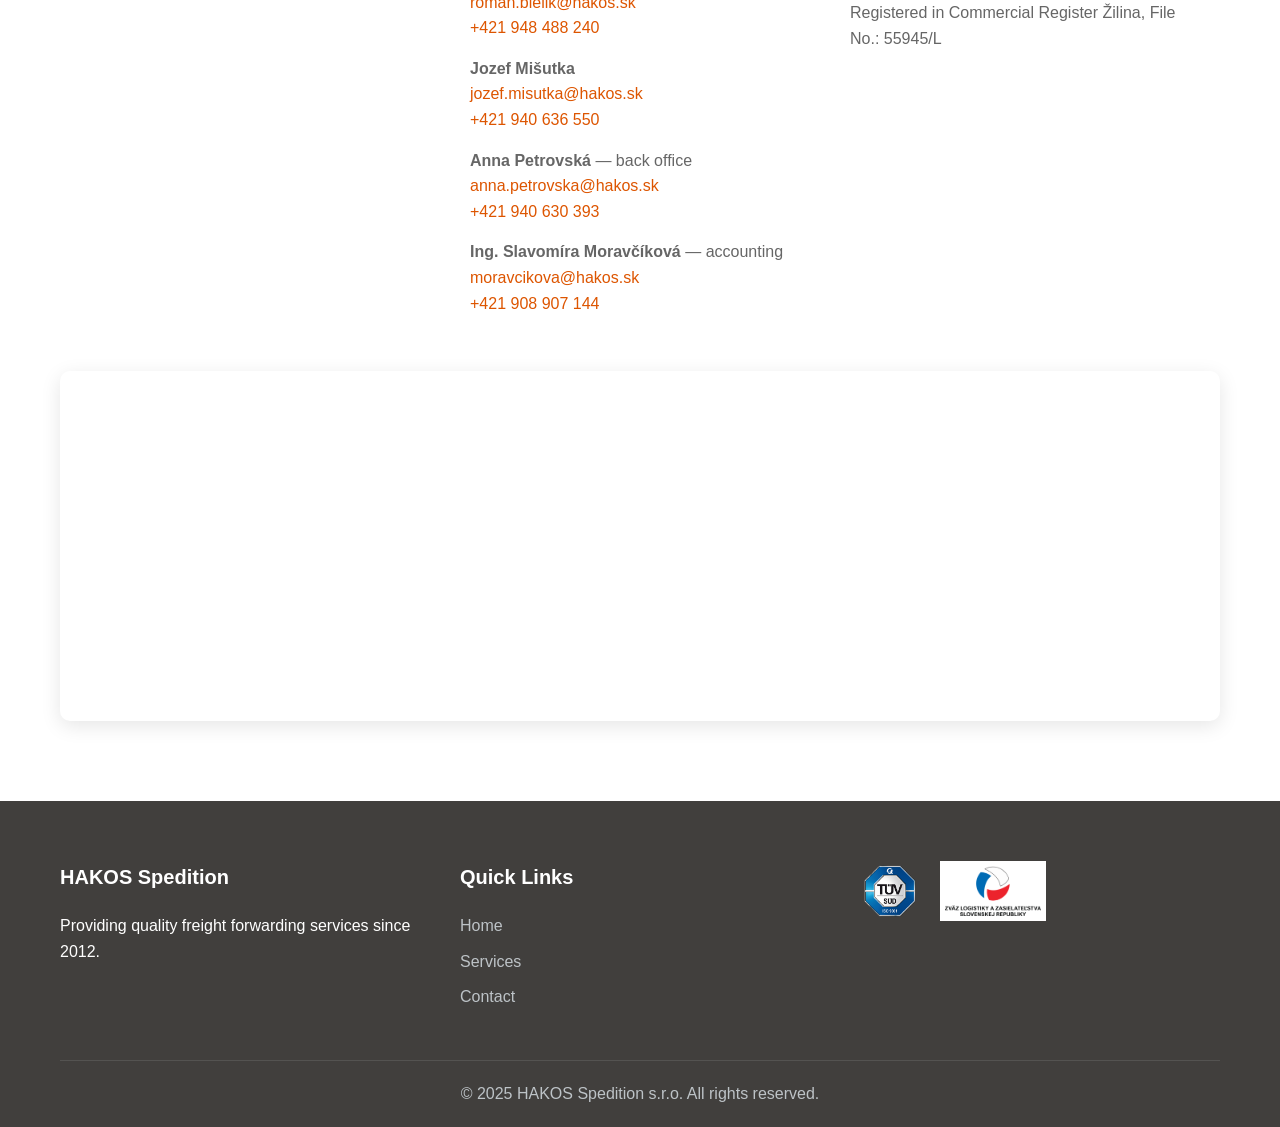
==== commit eaf852fa: "feat: docs section" ====
--- a/index.html
+++ b/index.html
@@ -29,6 +29,7 @@
                     <li><a href="#services" data-i18n="nav.services">Services</a></li>
                     <li><a href="#about" data-i18n="nav.about">About Us</a></li>
 
+                    <li><a href="#documents" data-i18n="nav.documents">Documents</a></li>
                     <li><a href="#contact" data-i18n="nav.contact">Contact</a></li>
                     <li class="language-selector">
                         <button type="button" class="lang-btn" data-lang="en">
@@ -127,6 +128,38 @@
         </section>
 
 
+        <section id="documents">
+            <div class="container">
+                <h2 data-i18n="documents.title">Documents</h2>
+                <div class="documents-grid">
+                    <a href="docs/general/certifikat%20aktual%202024.pdf" class="document-card" target="_blank">
+                        <i class="fas fa-file-pdf"></i>
+                        <span data-i18n="documents.certificate2024">STN EN ISO 9001:2016 Certificate</span>
+                    </a>
+                    <a href="docs/general/ZLZ%20SR%20-%20certifikaty.pdf" class="document-card" target="_blank">
+                        <i class="fas fa-file-pdf"></i>
+                        <span data-i18n="documents.zlzCertificates">ZLZ SR — Certificates</span>
+                    </a>
+                    <a href="docs/general/FIATA%20DIPLOMA%20Peter%20Pirosik.pdf" class="document-card" target="_blank">
+                        <i class="fas fa-file-pdf"></i>
+                        <span>FIATA Diploma — Peter Pirošík</span>
+                    </a>
+                    <a href="docs/general/FIATA%20DIPLOMA,%20Tomas%20Moravcik.pdf" class="document-card" target="_blank">
+                        <i class="fas fa-file-pdf"></i>
+                        <span>FIATA Diploma — Tomáš Moravčík</span>
+                    </a>
+                    <a href="docs/general/FIATA%20DIPLOMA%20Michal%20Simun.pdf" class="document-card" target="_blank">
+                        <i class="fas fa-file-pdf"></i>
+                        <span>FIATA Diploma — Michal Šimun</span>
+                    </a>
+                    <a href="docs/general/FIATA%20DIPLOMA%20%20Roman%20Bielik.pdf" class="document-card" target="_blank">
+                        <i class="fas fa-file-pdf"></i>
+                        <span>FIATA Diploma — Roman Bielík</span>
+                    </a>
+                </div>
+            </div>
+        </section>
+
         <section id="contact">
             <div class="container">
                 <h2 data-i18n="contact.title">Contact Us</h2>
@@ -155,6 +188,15 @@
                         <p><strong>Roman Bielík</strong><br>
                         <a href="mailto:roman.bielik@hakos.sk?subject=Inquiry%20About%20Your%20Logistics%20Services">roman.bielik@hakos.sk</a><br>
                         <a href="tel:+421948488240">+421 948 488 240</a></p>
+                        <p><strong>Jozef Mišutka</strong><br>
+                        <a href="mailto:jozef.misutka@hakos.sk?subject=Inquiry%20About%20Your%20Logistics%20Services">jozef.misutka@hakos.sk</a><br>
+                        <a href="tel:+421940636550">+421 940 636 550</a></p>
+                        <p><strong>Anna Petrovská</strong> — <span data-i18n="contact.roleBackoffice">back office</span><br>
+                        <a href="mailto:anna.petrovska@hakos.sk?subject=Inquiry%20About%20Your%20Logistics%20Services">anna.petrovska@hakos.sk</a><br>
+                        <a href="tel:+421940630393">+421 940 630 393</a></p>
+                        <p><strong>Ing. Slavomíra Moravčíková</strong> — <span data-i18n="contact.roleAccounting">accounting</span><br>
+                        <a href="mailto:moravcikova@hakos.sk?subject=Inquiry%20About%20Your%20Logistics%20Services">moravcikova@hakos.sk</a><br>
+                        <a href="tel:+421908907144">+421 908 907 144</a></p>
                     </div>
                     <div class="contact-col">
                         <h3 data-i18n="contact.companyInfo">Company Information</h3>
--- a/styles.css
+++ b/styles.css
@@ -390,6 +390,50 @@
 }
 
 
+/* Documents */
+.documents-grid {
+    display: grid;
+    grid-template-columns: repeat(3, 1fr);
+    gap: 20px;
+    max-width: 900px;
+    margin: 0 auto;
+}
+
+.document-card {
+    display: flex;
+    align-items: center;
+    gap: 15px;
+    background: var(--white);
+    padding: 20px 25px;
+    border-radius: 10px;
+    box-shadow: 0 5px 20px rgba(0, 0, 0, 0.1);
+    text-decoration: none;
+    color: var(--text-color);
+    transition: transform 0.3s ease, box-shadow 0.3s ease;
+}
+
+.document-card:hover {
+    transform: translateY(-3px);
+    box-shadow: 0 8px 25px rgba(0, 0, 0, 0.15);
+}
+
+.document-card i {
+    font-size: 2rem;
+    color: #e74c3c;
+    flex-shrink: 0;
+}
+
+.document-card span {
+    font-weight: 500;
+    color: var(--gray);
+}
+
+@media (max-width: 768px) {
+    .documents-grid {
+        grid-template-columns: 1fr;
+    }
+}
+
 /* Contact */
 .contact-wrapper {
     display: grid;
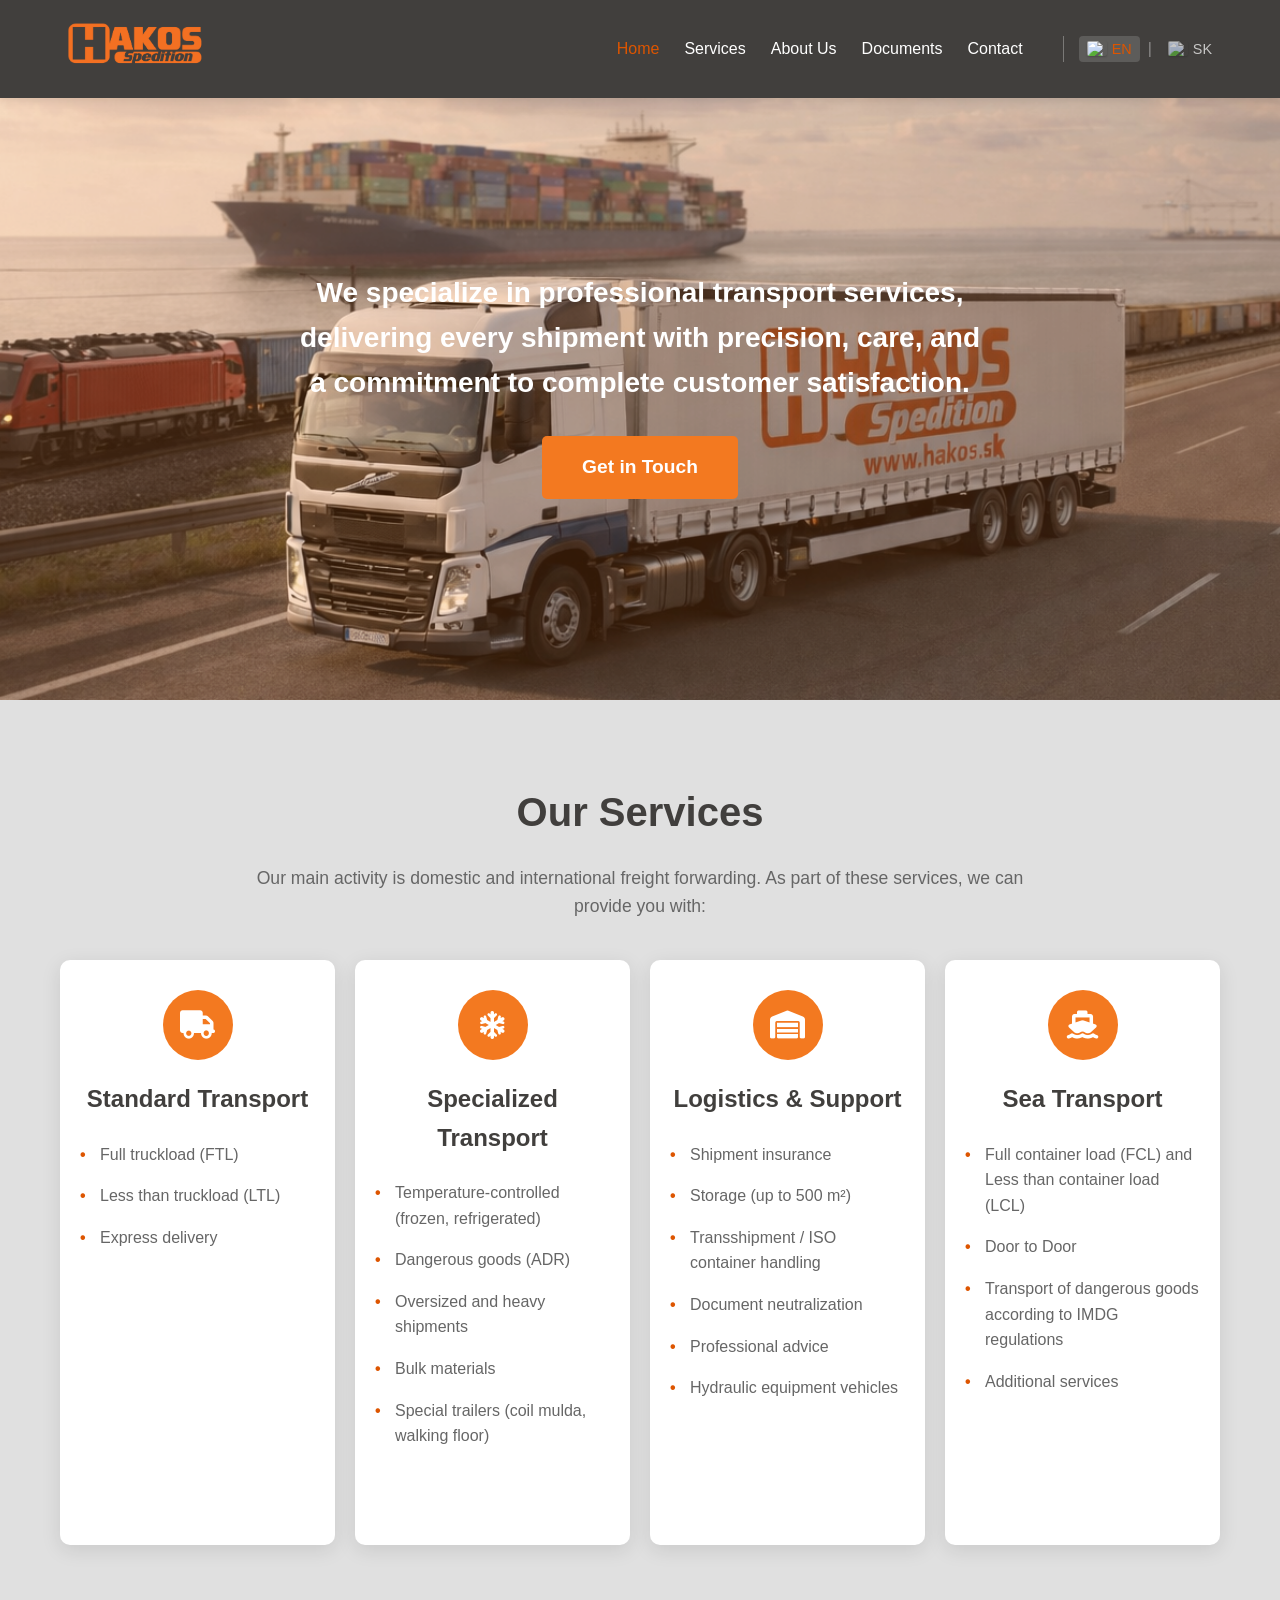
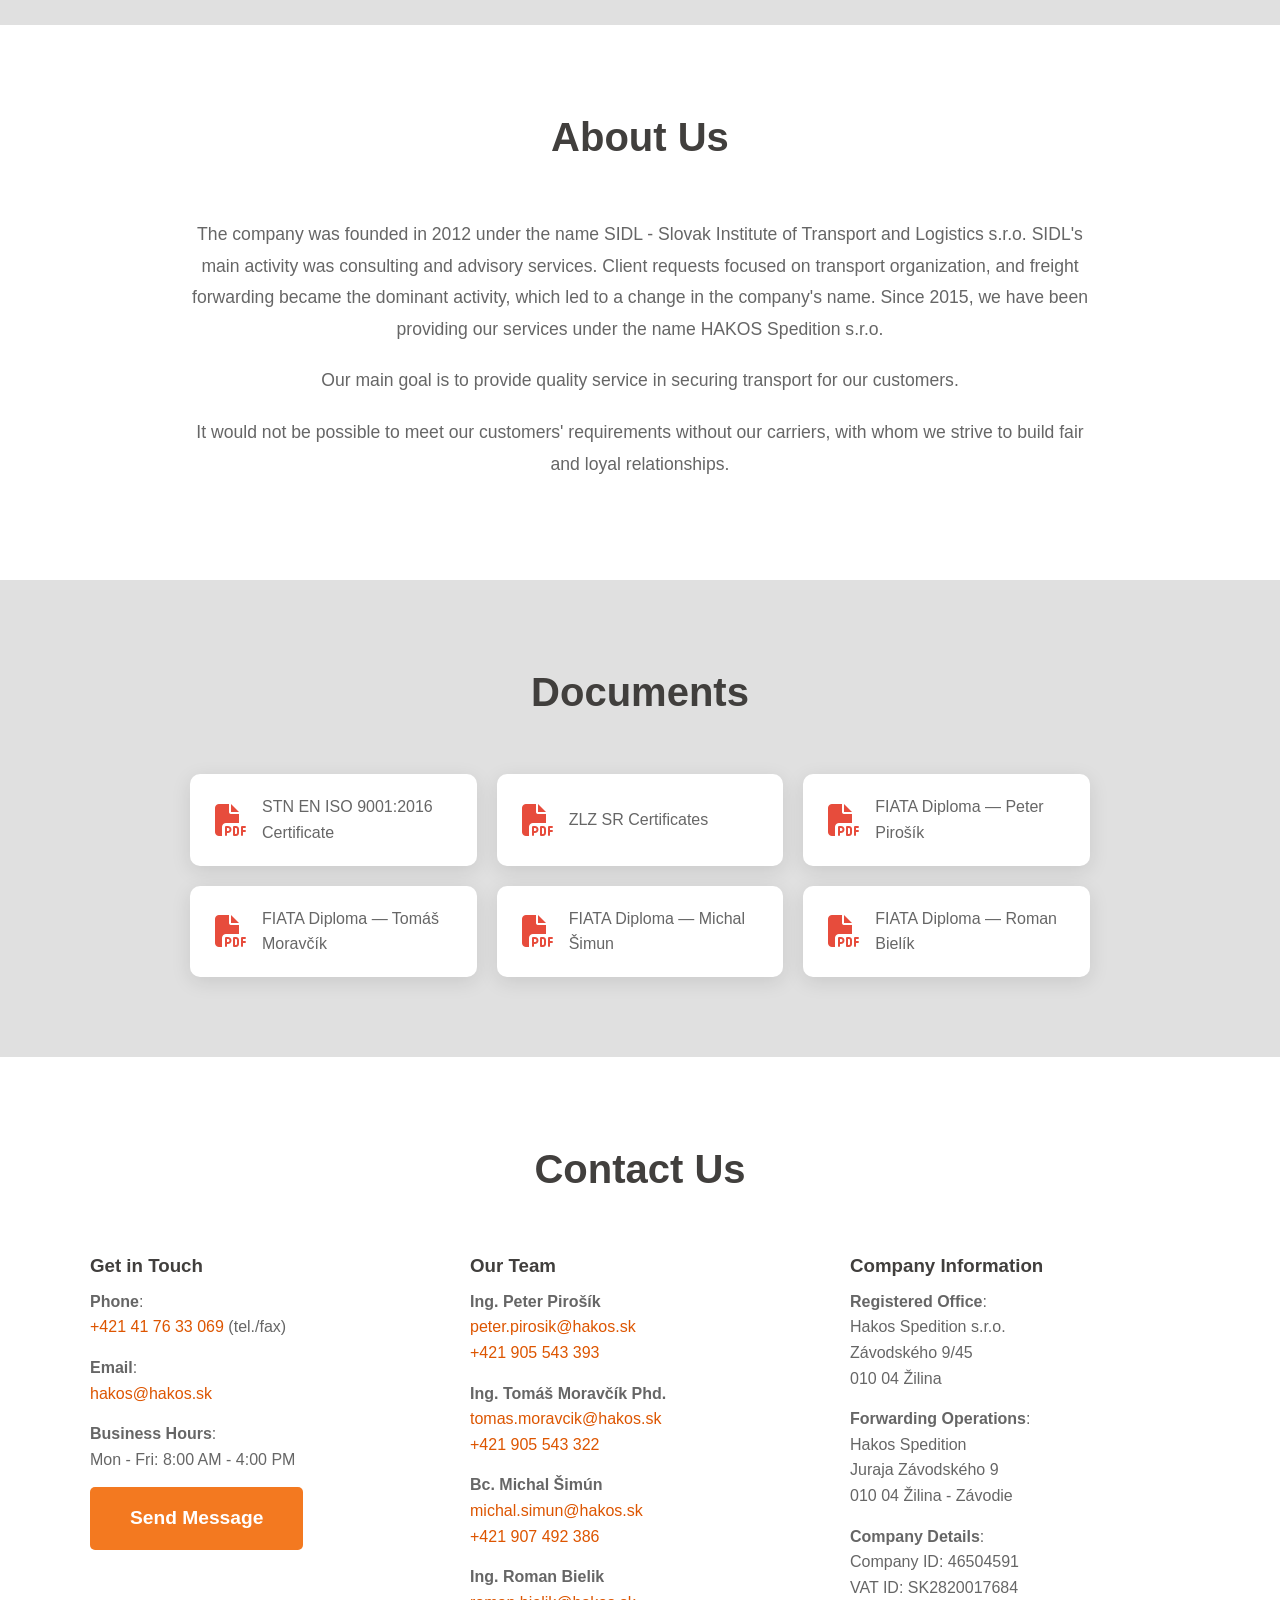
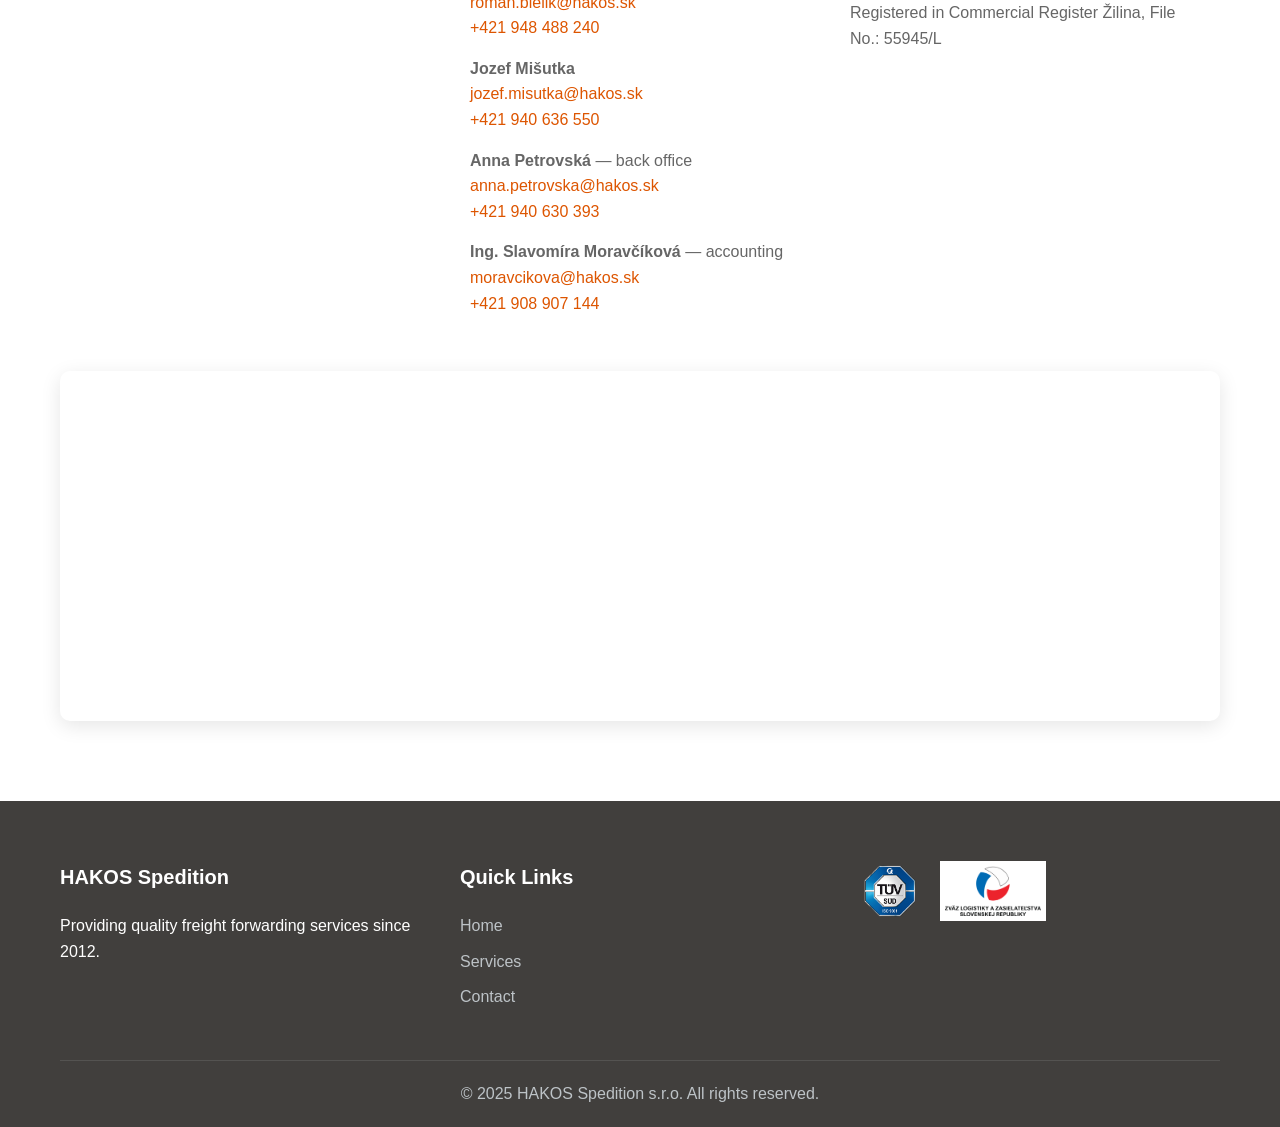
==== commit 5f852917: "chore: titles" ====
--- a/index.html
+++ b/index.html
@@ -176,16 +176,16 @@
                     </div>
                     <div class="contact-col">
                         <h3 data-i18n="contact.team">Our Team</h3>
-                        <p><strong>Peter Pirošík</strong><br>
+                        <p><strong>Ing. Peter Pirošík</strong><br>
                         <a href="mailto:peter.pirosik@hakos.sk?subject=Inquiry%20About%20Your%20Logistics%20Services">peter.pirosik@hakos.sk</a><br>
                         <a href="tel:+421905543393">+421 905 543 393</a></p>
-                        <p><strong>Tomáš Moravčík</strong><br>
+                        <p><strong>Ing. Tomáš Moravčík Phd.</strong><br>
                         <a href="mailto:tomas.moravcik@hakos.sk?subject=Inquiry%20About%20Your%20Logistics%20Services">tomas.moravcik@hakos.sk</a><br>
                         <a href="tel:+421905543322">+421 905 543 322</a></p>
-                        <p><strong>Michal Šimun</strong><br>
+                        <p><strong>Bc. Michal Šimún</strong><br>
                         <a href="mailto:michal.simun@hakos.sk?subject=Inquiry%20About%20Your%20Logistics%20Services">michal.simun@hakos.sk</a><br>
                         <a href="tel:+421907492386">+421 907 492 386</a></p>
-                        <p><strong>Roman Bielík</strong><br>
+                        <p><strong>Ing. Roman Bielik</strong><br>
                         <a href="mailto:roman.bielik@hakos.sk?subject=Inquiry%20About%20Your%20Logistics%20Services">roman.bielik@hakos.sk</a><br>
                         <a href="tel:+421948488240">+421 948 488 240</a></p>
                         <p><strong>Jozef Mišutka</strong><br>
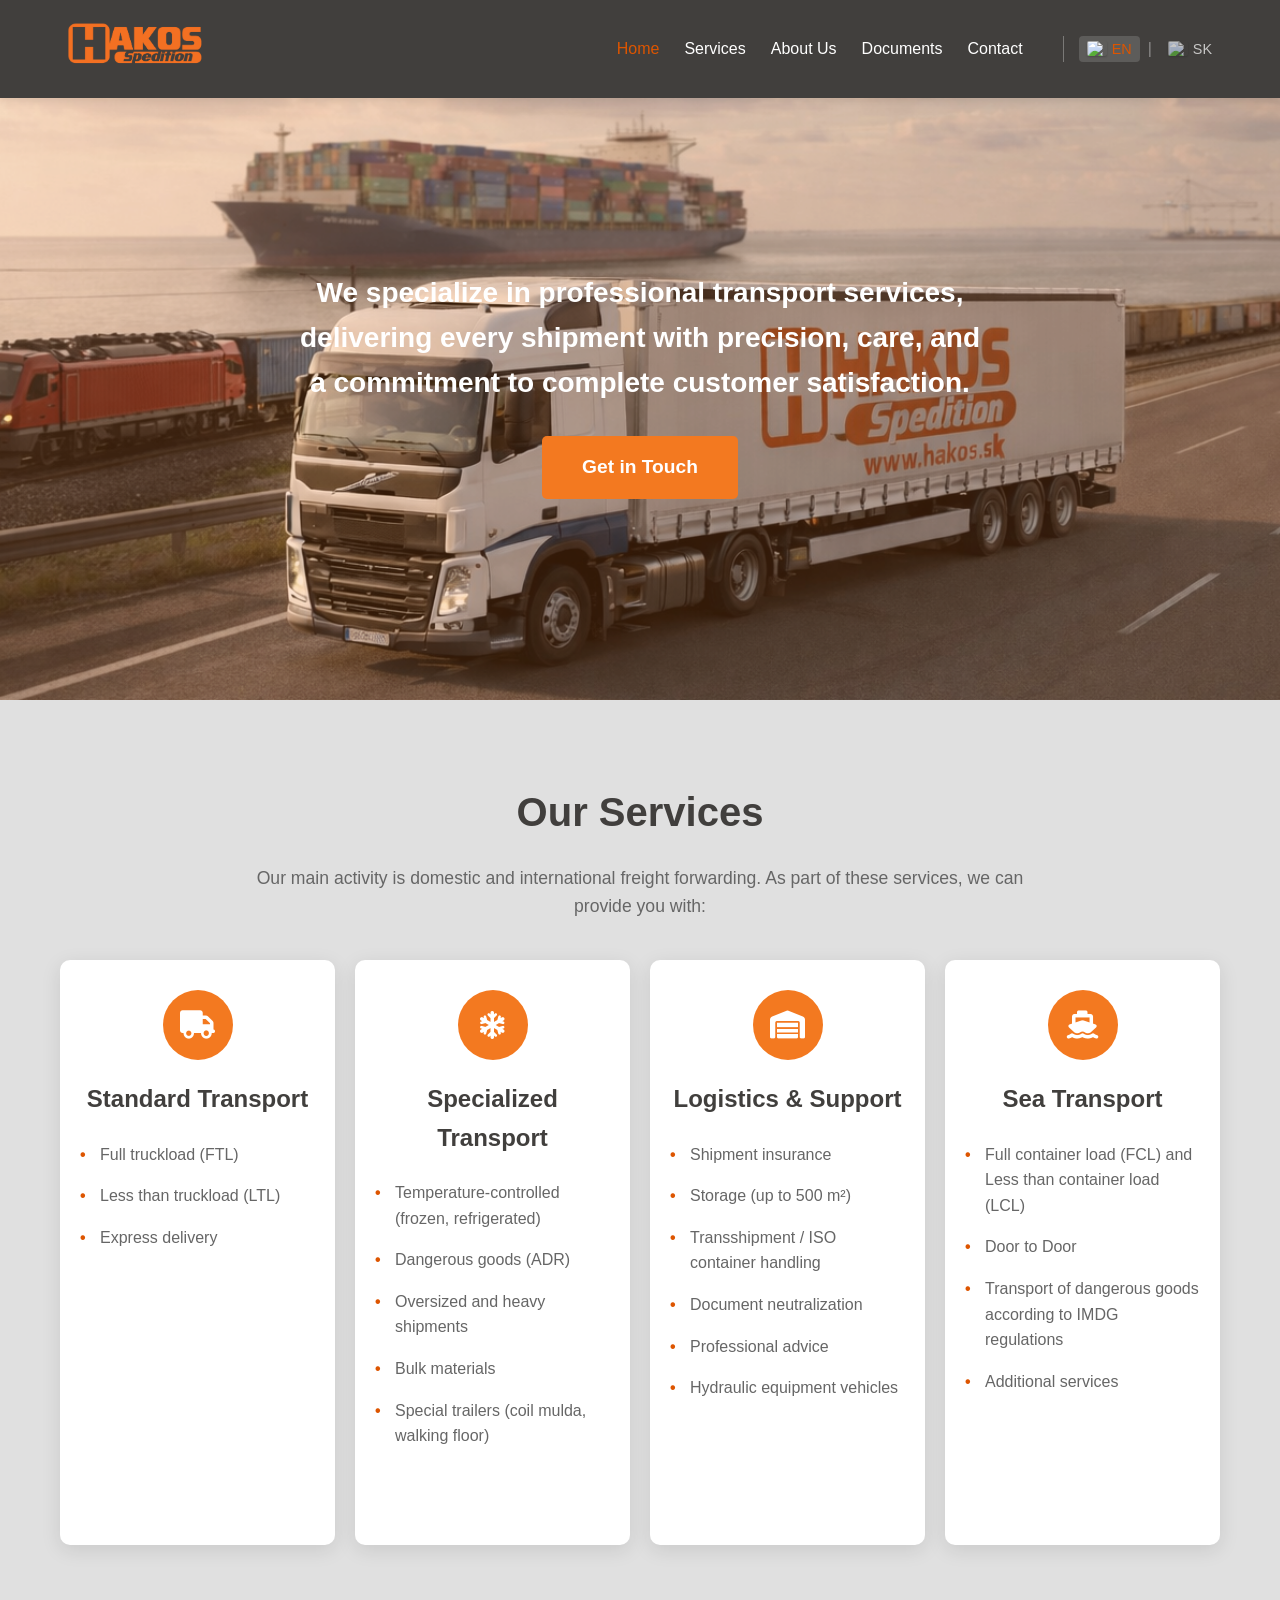
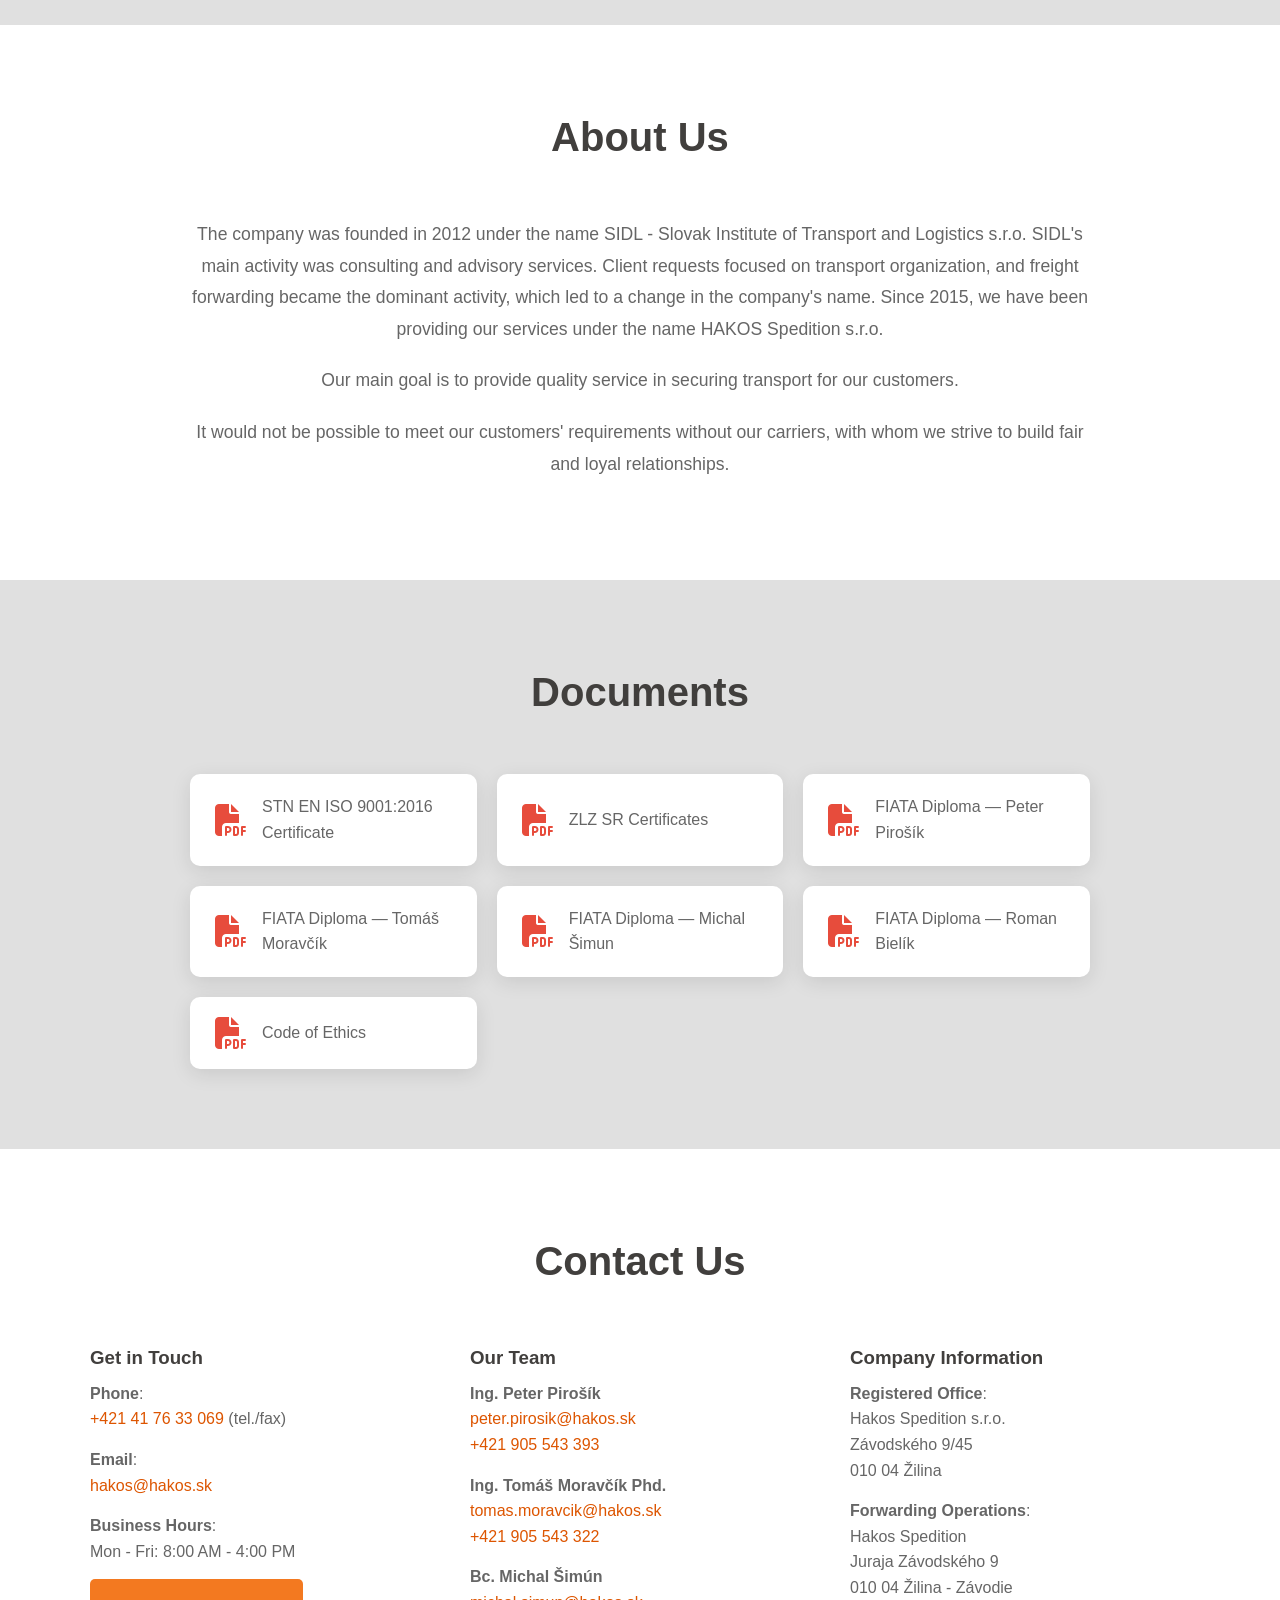
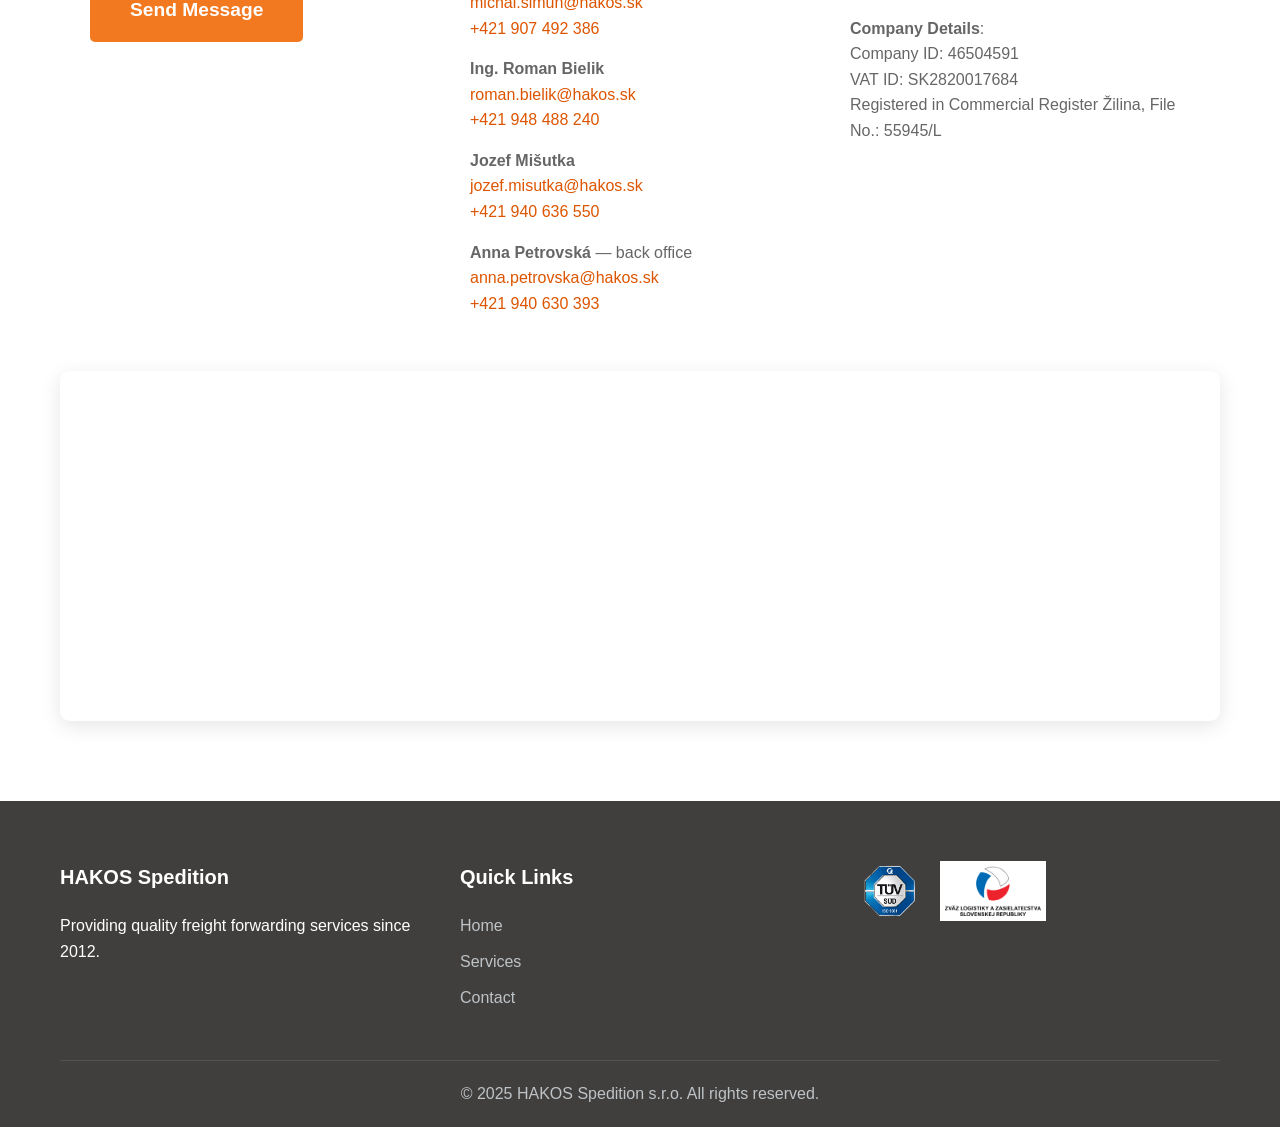
==== commit 1598b555: "feat: remove moravcikova from contacts and add codex" ====
--- a/index.html
+++ b/index.html
@@ -156,6 +156,10 @@
                         <i class="fas fa-file-pdf"></i>
                         <span>FIATA Diploma — Roman Bielík</span>
                     </a>
+                    <a href="docs/general/CODE%20OF%20ETHICS%20-%20HAKOS%20Spedition.pdf" class="document-card" target="_blank" data-i18n-href="documents.codeOfEthicsHref">
+                        <i class="fas fa-file-pdf"></i>
+                        <span data-i18n="documents.codeOfEthics">Code of Ethics</span>
+                    </a>
                 </div>
             </div>
         </section>
@@ -194,9 +198,6 @@
                         <p><strong>Anna Petrovská</strong> — <span data-i18n="contact.roleBackoffice">back office</span><br>
                         <a href="mailto:anna.petrovska@hakos.sk?subject=Inquiry%20About%20Your%20Logistics%20Services">anna.petrovska@hakos.sk</a><br>
                         <a href="tel:+421940630393">+421 940 630 393</a></p>
-                        <p><strong>Ing. Slavomíra Moravčíková</strong> — <span data-i18n="contact.roleAccounting">accounting</span><br>
-                        <a href="mailto:moravcikova@hakos.sk?subject=Inquiry%20About%20Your%20Logistics%20Services">moravcikova@hakos.sk</a><br>
-                        <a href="tel:+421908907144">+421 908 907 144</a></p>
                     </div>
                     <div class="contact-col">
                         <h3 data-i18n="contact.companyInfo">Company Information</h3>
